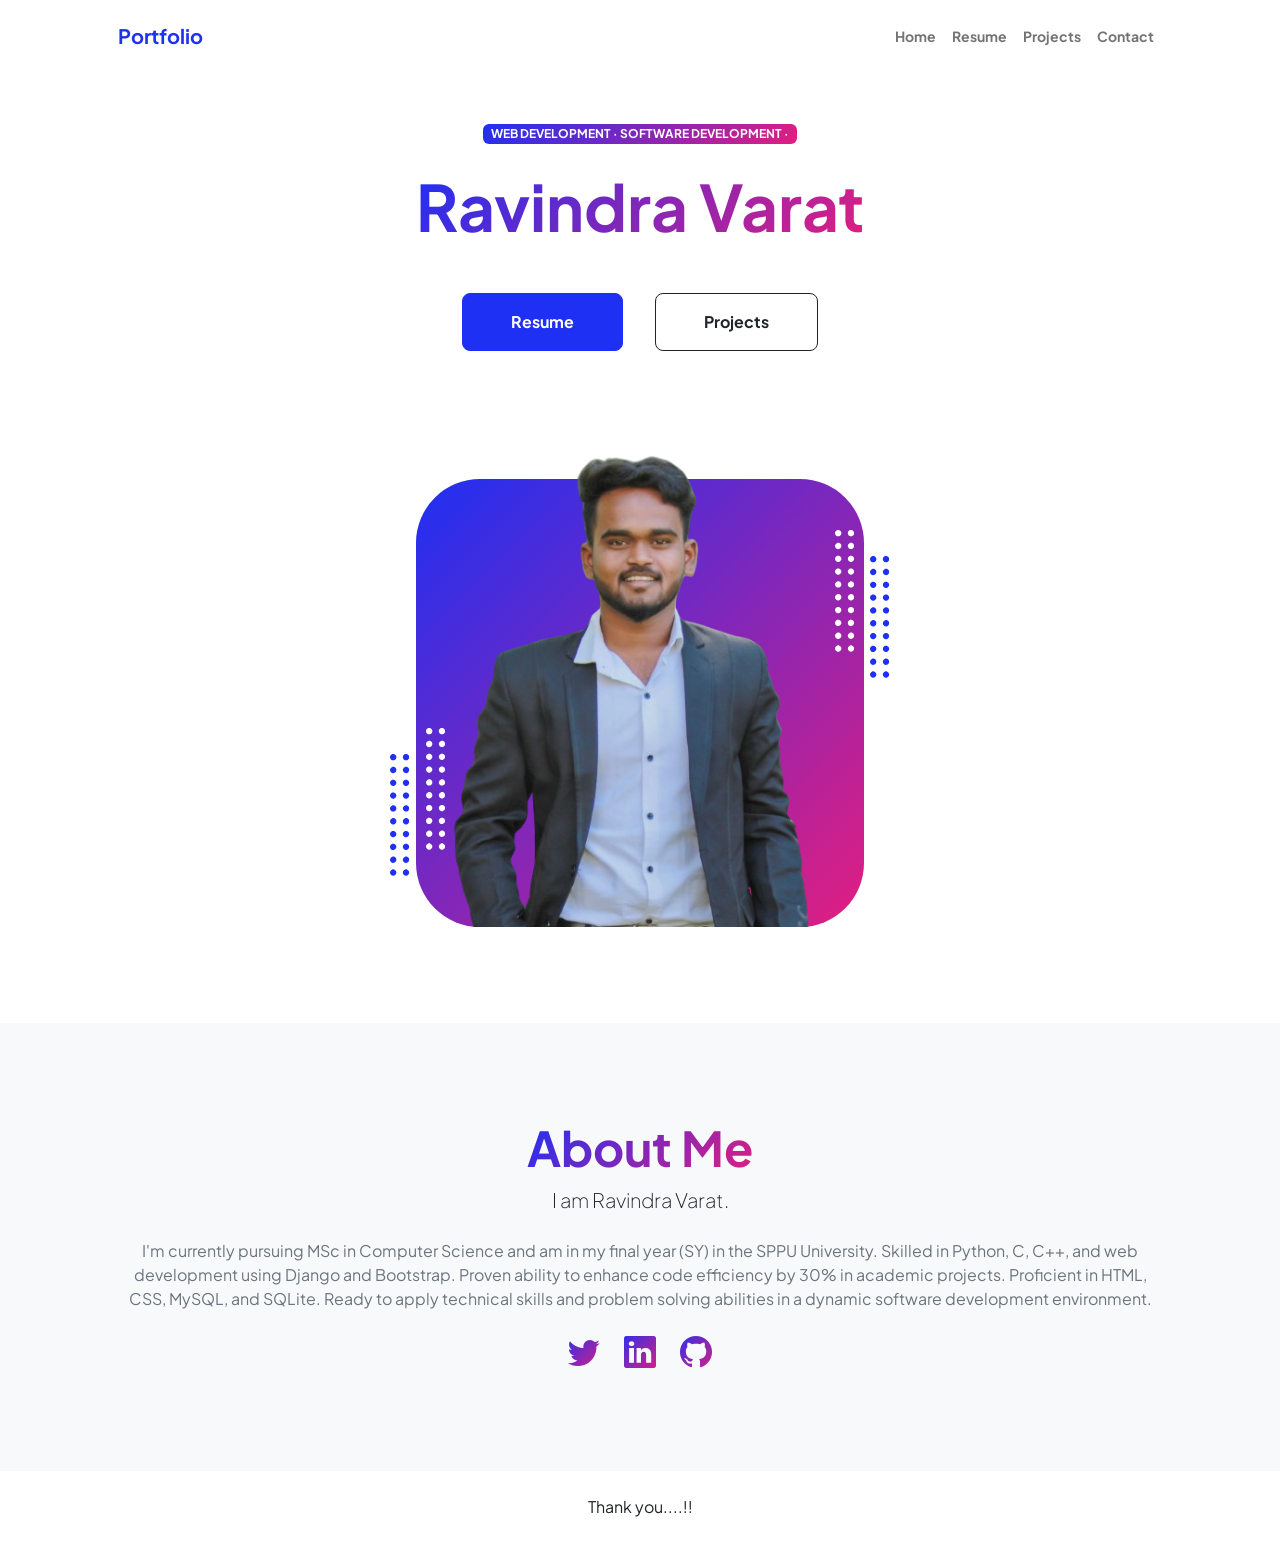
==== index.html @ 1491b1dc "Add files via upload" ====
<!DOCTYPE html>
<html lang="en">
    <head>
        <meta charset="utf-8" />
        <meta name="viewport" content="width=device-width, initial-scale=1, shrink-to-fit=no" />
        <meta name="description" content="" />
        <meta name="author" content="" />
        <title>Personal - Start Bootstrap Theme</title>
        <!-- Favicon-->
        <link rel="icon" type="image/x-icon" href="assets/favicon.ico" />
        <!-- Custom Google font-->
        <link rel="preconnect" href="https://fonts.googleapis.com" />
        <link rel="preconnect" href="https://fonts.gstatic.com" crossorigin />
        <link href="https://fonts.googleapis.com/css2?family=Plus+Jakarta+Sans:wght@100;200;300;400;500;600;700;800;900&amp;display=swap" rel="stylesheet" />
        <!-- Bootstrap icons-->
        <link href="https://cdn.jsdelivr.net/npm/bootstrap-icons@1.8.1/font/bootstrap-icons.css" rel="stylesheet" />
        <!-- Core theme CSS (includes Bootstrap)-->
        <link href="css/styles.css" rel="stylesheet" />
    </head>
    <body class="d-flex flex-column h-100">
        <main class="flex-shrink-0">
            <!-- Navigation-->
            <nav class="navbar navbar-expand-lg navbar-light bg-white py-3">
                <div class="container px-5">
                    <a class="navbar-brand" href="index.html"><span class="fw-bolder text-primary">Portfolio</span></a>
                    <button class="navbar-toggler" type="button" data-bs-toggle="collapse" data-bs-target="#navbarSupportedContent" aria-controls="navbarSupportedContent" aria-expanded="false" aria-label="Toggle navigation"><span class="navbar-toggler-icon"></span></button>
                    <div class="collapse navbar-collapse" id="navbarSupportedContent">
                        <ul class="navbar-nav ms-auto mb-2 mb-lg-0 small fw-bolder">
                            <li class="nav-item"><a class="nav-link" href="index.html">Home</a></li>
                            <li class="nav-item"><a class="nav-link" href="resume.html">Resume</a></li>
                            <li class="nav-item"><a class="nav-link" href="projects.html">Projects</a></li>
                            <li class="nav-item"><a class="nav-link" href="contact.html">Contact</a></li>
                        </ul>
                    </div>
                </div>
            </nav>
            <!-- Header-->
            <header class="py-5">
                <div class="container px-5 pb-5">
                    <div class="row gx-5 align-items-center">
                        <div class="col-xxl-5">
                            <!-- Header text content-->
                            <div class="text-center text-xxl-start">
                                <div class="badge bg-gradient-primary-to-secondary text-white mb-4"><div class="text-uppercase">Web Development &middot; Software Development &middot; </div></div>
                                
                                <h1 class="display-3 fw-bolder mb-5"><span class="text-gradient d-inline">Ravindra Varat</span></h1>
                                <!-- <div class="fs-3 fw-light text-muted">Web Devloper|Software Devloper</div> -->
                                <div class="d-grid gap-3 d-sm-flex justify-content-sm-center justify-content-xxl-start mb-3">
                                    <a class="btn btn-primary btn-lg px-5 py-3 me-sm-3 fs-6 fw-bolder" href="resume.html">Resume</a>
                                    <a class="btn btn-outline-dark btn-lg px-5 py-3 fs-6 fw-bolder" href="projects.html">Projects</a>
                                </div>
                            </div>
                        </div>
                        <div class="col-xxl-7">
                            <!-- Header profile picture-->
                            <div class="d-flex justify-content-center mt-5 mt-xxl-0">
                                <div class="profile bg-gradient-primary-to-secondary">
                                    <!-- TIP: For best results, use a photo with a transparent background like the demo example below-->
                                    <!-- Watch a tutorial on how to do this on YouTube (link)-->
                                    <img class="profile-img" src="assets/pic.png" alt="..." />
                                    <div class="dots-1">
                                        <!-- SVG Dots-->
                                        <svg version="1.1" xmlns="http://www.w3.org/2000/svg" xmlns:xlink="http://www.w3.org/1999/xlink" x="0px" y="0px" viewBox="0 0 191.6 1215.4" style="enable-background: new 0 0 191.6 1215.4" xml:space="preserve">
                                            <g transform="translate(0.000000,1280.000000) scale(0.100000,-0.100000)">
                                                <path d="M227.7,12788.6c-105-35-200-141-222-248c-43-206,163-412,369-369c155,32,275,190,260,339c-11,105-90,213-190,262        C383.7,12801.6,289.7,12808.6,227.7,12788.6z"></path>
                                                <path d="M1507.7,12788.6c-151-50-253-216-222-362c25-119,136-230,254-255c194-41,395,142,375,339c-11,105-90,213-190,262        C1663.7,12801.6,1569.7,12808.6,1507.7,12788.6z"></path>
                                                <path d="M227.7,11508.6c-105-35-200-141-222-248c-43-206,163-412,369-369c155,32,275,190,260,339c-11,105-90,213-190,262        C383.7,11521.6,289.7,11528.6,227.7,11508.6z"></path>
                                                <path d="M1507.7,11508.6c-151-50-253-216-222-362c25-119,136-230,254-255c194-41,395,142,375,339c-11,105-90,213-190,262        C1663.7,11521.6,1569.7,11528.6,1507.7,11508.6z"></path>
                                                <path d="M227.7,10228.6c-105-35-200-141-222-248c-43-206,163-412,369-369c155,32,275,190,260,339c-11,105-90,213-190,262        C383.7,10241.6,289.7,10248.6,227.7,10228.6z"></path>
                                                <path d="M1507.7,10228.6c-105-35-200-141-222-248c-43-206,163-412,369-369c155,32,275,190,260,339c-11,105-90,213-190,262        C1663.7,10241.6,1569.7,10248.6,1507.7,10228.6z"></path>
                                                <path d="M227.7,8948.6c-105-35-200-141-222-248c-43-206,163-412,369-369c155,32,275,190,260,339c-11,105-90,213-190,262        C383.7,8961.6,289.7,8968.6,227.7,8948.6z"></path>
                                                <path d="M1507.7,8948.6c-105-35-200-141-222-248c-43-206,163-412,369-369c155,32,275,190,260,339c-11,105-90,213-190,262        C1663.7,8961.6,1569.7,8968.6,1507.7,8948.6z"></path>
                                                <path d="M227.7,7668.6c-105-35-200-141-222-248c-43-206,163-412,369-369c155,32,275,190,260,339c-11,105-90,213-190,262        C383.7,7681.6,289.7,7688.6,227.7,7668.6z"></path>
                                                <path d="M1507.7,7668.6c-105-35-200-141-222-248c-43-206,163-412,369-369c155,32,275,190,260,339c-11,105-90,213-190,262        C1663.7,7681.6,1569.7,7688.6,1507.7,7668.6z"></path>
                                                <path d="M227.7,6388.6c-105-35-200-141-222-248c-43-206,163-412,369-369c155,32,275,190,260,339c-11,105-90,213-190,262        C383.7,6401.6,289.7,6408.6,227.7,6388.6z"></path>
                                                <path d="M1507.7,6388.6c-105-35-200-141-222-248c-43-206,163-412,369-369c155,32,275,190,260,339c-11,105-90,213-190,262        C1663.7,6401.6,1569.7,6408.6,1507.7,6388.6z"></path>
                                                <path d="M227.7,5108.6c-105-35-200-141-222-248c-43-206,163-412,369-369c155,32,275,190,260,339c-11,105-90,213-190,262        C383.7,5121.6,289.7,5128.6,227.7,5108.6z"></path>
                                                <path d="M1507.7,5108.6c-105-35-200-141-222-248c-43-206,163-412,369-369c155,32,275,190,260,339c-11,105-90,213-190,262        C1663.7,5121.6,1569.7,5128.6,1507.7,5108.6z"></path>
                                                <path d="M227.7,3828.6c-105-35-200-141-222-248c-43-206,163-412,369-369c155,32,275,190,260,339c-11,105-90,213-190,262        C383.7,3841.6,289.7,3848.6,227.7,3828.6z"></path>
                                                <path d="M1507.7,3828.6c-105-35-200-141-222-248c-43-206,163-412,369-369c155,32,275,190,260,339c-11,105-90,213-190,262        C1663.7,3841.6,1569.7,3848.6,1507.7,3828.6z"></path>
                                                <path d="M227.7,2548.6c-105-35-200-141-222-248c-43-206,163-412,369-369c155,32,275,190,260,339c-11,105-90,213-190,262        C383.7,2561.6,289.7,2568.6,227.7,2548.6z"></path>
                                                <path d="M1507.7,2548.6c-105-35-200-141-222-248c-43-206,163-412,369-369c155,32,275,190,260,339c-11,105-90,213-190,262        C1663.7,2561.6,1569.7,2568.6,1507.7,2548.6z"></path>
                                                <path d="M227.7,1268.6c-105-35-200-141-222-248c-43-206,163-412,369-369c155,32,275,190,260,339c-11,105-90,213-190,262        C383.7,1281.6,289.7,1288.6,227.7,1268.6z"></path>
                                                <path d="M1507.7,1268.6c-105-35-200-141-222-248c-43-206,163-412,369-369c155,32,275,190,260,339c-11,105-90,213-190,262        C1663.7,1281.6,1569.7,1288.6,1507.7,1268.6z"></path>
                                            </g>
                                        </svg>
                                        <!-- END of SVG dots-->
                                    </div>
                                    <div class="dots-2">
                                        <!-- SVG Dots-->
                                        <svg version="1.1" xmlns="http://www.w3.org/2000/svg" xmlns:xlink="http://www.w3.org/1999/xlink" x="0px" y="0px" viewBox="0 0 191.6 1215.4" style="enable-background: new 0 0 191.6 1215.4" xml:space="preserve">
                                            <g transform="translate(0.000000,1280.000000) scale(0.100000,-0.100000)">
                                                <path d="M227.7,12788.6c-105-35-200-141-222-248c-43-206,163-412,369-369c155,32,275,190,260,339c-11,105-90,213-190,262        C383.7,12801.6,289.7,12808.6,227.7,12788.6z"></path>
                                                <path d="M1507.7,12788.6c-151-50-253-216-222-362c25-119,136-230,254-255c194-41,395,142,375,339c-11,105-90,213-190,262        C1663.7,12801.6,1569.7,12808.6,1507.7,12788.6z"></path>
                                                <path d="M227.7,11508.6c-105-35-200-141-222-248c-43-206,163-412,369-369c155,32,275,190,260,339c-11,105-90,213-190,262        C383.7,11521.6,289.7,11528.6,227.7,11508.6z"></path>
                                                <path d="M1507.7,11508.6c-151-50-253-216-222-362c25-119,136-230,254-255c194-41,395,142,375,339c-11,105-90,213-190,262        C1663.7,11521.6,1569.7,11528.6,1507.7,11508.6z"></path>
                                                <path d="M227.7,10228.6c-105-35-200-141-222-248c-43-206,163-412,369-369c155,32,275,190,260,339c-11,105-90,213-190,262        C383.7,10241.6,289.7,10248.6,227.7,10228.6z"></path>
                                                <path d="M1507.7,10228.6c-105-35-200-141-222-248c-43-206,163-412,369-369c155,32,275,190,260,339c-11,105-90,213-190,262        C1663.7,10241.6,1569.7,10248.6,1507.7,10228.6z"></path>
                                                <path d="M227.7,8948.6c-105-35-200-141-222-248c-43-206,163-412,369-369c155,32,275,190,260,339c-11,105-90,213-190,262        C383.7,8961.6,289.7,8968.6,227.7,8948.6z"></path>
                                                <path d="M1507.7,8948.6c-105-35-200-141-222-248c-43-206,163-412,369-369c155,32,275,190,260,339c-11,105-90,213-190,262        C1663.7,8961.6,1569.7,8968.6,1507.7,8948.6z"></path>
                                                <path d="M227.7,7668.6c-105-35-200-141-222-248c-43-206,163-412,369-369c155,32,275,190,260,339c-11,105-90,213-190,262        C383.7,7681.6,289.7,7688.6,227.7,7668.6z"></path>
                                                <path d="M1507.7,7668.6c-105-35-200-141-222-248c-43-206,163-412,369-369c155,32,275,190,260,339c-11,105-90,213-190,262        C1663.7,7681.6,1569.7,7688.6,1507.7,7668.6z"></path>
                                                <path d="M227.7,6388.6c-105-35-200-141-222-248c-43-206,163-412,369-369c155,32,275,190,260,339c-11,105-90,213-190,262        C383.7,6401.6,289.7,6408.6,227.7,6388.6z"></path>
                                                <path d="M1507.7,6388.6c-105-35-200-141-222-248c-43-206,163-412,369-369c155,32,275,190,260,339c-11,105-90,213-190,262        C1663.7,6401.6,1569.7,6408.6,1507.7,6388.6z"></path>
                                                <path d="M227.7,5108.6c-105-35-200-141-222-248c-43-206,163-412,369-369c155,32,275,190,260,339c-11,105-90,213-190,262        C383.7,5121.6,289.7,5128.6,227.7,5108.6z"></path>
                                                <path d="M1507.7,5108.6c-105-35-200-141-222-248c-43-206,163-412,369-369c155,32,275,190,260,339c-11,105-90,213-190,262        C1663.7,5121.6,1569.7,5128.6,1507.7,5108.6z"></path>
                                                <path d="M227.7,3828.6c-105-35-200-141-222-248c-43-206,163-412,369-369c155,32,275,190,260,339c-11,105-90,213-190,262        C383.7,3841.6,289.7,3848.6,227.7,3828.6z"></path>
                                                <path d="M1507.7,3828.6c-105-35-200-141-222-248c-43-206,163-412,369-369c155,32,275,190,260,339c-11,105-90,213-190,262        C1663.7,3841.6,1569.7,3848.6,1507.7,3828.6z"></path>
                                                <path d="M227.7,2548.6c-105-35-200-141-222-248c-43-206,163-412,369-369c155,32,275,190,260,339c-11,105-90,213-190,262        C383.7,2561.6,289.7,2568.6,227.7,2548.6z"></path>
                                                <path d="M1507.7,2548.6c-105-35-200-141-222-248c-43-206,163-412,369-369c155,32,275,190,260,339c-11,105-90,213-190,262        C1663.7,2561.6,1569.7,2568.6,1507.7,2548.6z"></path>
                                                <path d="M227.7,1268.6c-105-35-200-141-222-248c-43-206,163-412,369-369c155,32,275,190,260,339c-11,105-90,213-190,262        C383.7,1281.6,289.7,1288.6,227.7,1268.6z"></path>
                                                <path d="M1507.7,1268.6c-105-35-200-141-222-248c-43-206,163-412,369-369c155,32,275,190,260,339c-11,105-90,213-190,262        C1663.7,1281.6,1569.7,1288.6,1507.7,1268.6z"></path>
                                            </g>
                                        </svg>
                                        <!-- END of SVG dots-->
                                    </div>
                                    <div class="dots-3">
                                        <!-- SVG Dots-->
                                        <svg version="1.1" xmlns="http://www.w3.org/2000/svg" xmlns:xlink="http://www.w3.org/1999/xlink" x="0px" y="0px" viewBox="0 0 191.6 1215.4" style="enable-background: new 0 0 191.6 1215.4" xml:space="preserve">
                                            <g transform="translate(0.000000,1280.000000) scale(0.100000,-0.100000)">
                                                <path d="M227.7,12788.6c-105-35-200-141-222-248c-43-206,163-412,369-369c155,32,275,190,260,339c-11,105-90,213-190,262        C383.7,12801.6,289.7,12808.6,227.7,12788.6z"></path>
                                                <path d="M1507.7,12788.6c-151-50-253-216-222-362c25-119,136-230,254-255c194-41,395,142,375,339c-11,105-90,213-190,262        C1663.7,12801.6,1569.7,12808.6,1507.7,12788.6z"></path>
                                                <path d="M227.7,11508.6c-105-35-200-141-222-248c-43-206,163-412,369-369c155,32,275,190,260,339c-11,105-90,213-190,262        C383.7,11521.6,289.7,11528.6,227.7,11508.6z"></path>
                                                <path d="M1507.7,11508.6c-151-50-253-216-222-362c25-119,136-230,254-255c194-41,395,142,375,339c-11,105-90,213-190,262        C1663.7,11521.6,1569.7,11528.6,1507.7,11508.6z"></path>
                                                <path d="M227.7,10228.6c-105-35-200-141-222-248c-43-206,163-412,369-369c155,32,275,190,260,339c-11,105-90,213-190,262        C383.7,10241.6,289.7,10248.6,227.7,10228.6z"></path>
                                                <path d="M1507.7,10228.6c-105-35-200-141-222-248c-43-206,163-412,369-369c155,32,275,190,260,339c-11,105-90,213-190,262        C1663.7,10241.6,1569.7,10248.6,1507.7,10228.6z"></path>
                                                <path d="M227.7,8948.6c-105-35-200-141-222-248c-43-206,163-412,369-369c155,32,275,190,260,339c-11,105-90,213-190,262        C383.7,8961.6,289.7,8968.6,227.7,8948.6z"></path>
                                                <path d="M1507.7,8948.6c-105-35-200-141-222-248c-43-206,163-412,369-369c155,32,275,190,260,339c-11,105-90,213-190,262        C1663.7,8961.6,1569.7,8968.6,1507.7,8948.6z"></path>
                                                <path d="M227.7,7668.6c-105-35-200-141-222-248c-43-206,163-412,369-369c155,32,275,190,260,339c-11,105-90,213-190,262        C383.7,7681.6,289.7,7688.6,227.7,7668.6z"></path>
                                                <path d="M1507.7,7668.6c-105-35-200-141-222-248c-43-206,163-412,369-369c155,32,275,190,260,339c-11,105-90,213-190,262        C1663.7,7681.6,1569.7,7688.6,1507.7,7668.6z"></path>
                                                <path d="M227.7,6388.6c-105-35-200-141-222-248c-43-206,163-412,369-369c155,32,275,190,260,339c-11,105-90,213-190,262        C383.7,6401.6,289.7,6408.6,227.7,6388.6z"></path>
                                                <path d="M1507.7,6388.6c-105-35-200-141-222-248c-43-206,163-412,369-369c155,32,275,190,260,339c-11,105-90,213-190,262        C1663.7,6401.6,1569.7,6408.6,1507.7,6388.6z"></path>
                                                <path d="M227.7,5108.6c-105-35-200-141-222-248c-43-206,163-412,369-369c155,32,275,190,260,339c-11,105-90,213-190,262        C383.7,5121.6,289.7,5128.6,227.7,5108.6z"></path>
                                                <path d="M1507.7,5108.6c-105-35-200-141-222-248c-43-206,163-412,369-369c155,32,275,190,260,339c-11,105-90,213-190,262        C1663.7,5121.6,1569.7,5128.6,1507.7,5108.6z"></path>
                                                <path d="M227.7,3828.6c-105-35-200-141-222-248c-43-206,163-412,369-369c155,32,275,190,260,339c-11,105-90,213-190,262        C383.7,3841.6,289.7,3848.6,227.7,3828.6z"></path>
                                                <path d="M1507.7,3828.6c-105-35-200-141-222-248c-43-206,163-412,369-369c155,32,275,190,260,339c-11,105-90,213-190,262        C1663.7,3841.6,1569.7,3848.6,1507.7,3828.6z"></path>
                                                <path d="M227.7,2548.6c-105-35-200-141-222-248c-43-206,163-412,369-369c155,32,275,190,260,339c-11,105-90,213-190,262        C383.7,2561.6,289.7,2568.6,227.7,2548.6z"></path>
                                                <path d="M1507.7,2548.6c-105-35-200-141-222-248c-43-206,163-412,369-369c155,32,275,190,260,339c-11,105-90,213-190,262        C1663.7,2561.6,1569.7,2568.6,1507.7,2548.6z"></path>
                                                <path d="M227.7,1268.6c-105-35-200-141-222-248c-43-206,163-412,369-369c155,32,275,190,260,339c-11,105-90,213-190,262        C383.7,1281.6,289.7,1288.6,227.7,1268.6z"></path>
                                                <path d="M1507.7,1268.6c-105-35-200-141-222-248c-43-206,163-412,369-369c155,32,275,190,260,339c-11,105-90,213-190,262        C1663.7,1281.6,1569.7,1288.6,1507.7,1268.6z"></path>
                                            </g>
                                        </svg>
                                        <!-- END of SVG dots-->
                                    </div>
                                    <div class="dots-4">
                                        <!-- SVG Dots-->
                                        <svg version="1.1" xmlns="http://www.w3.org/2000/svg" xmlns:xlink="http://www.w3.org/1999/xlink" x="0px" y="0px" viewBox="0 0 191.6 1215.4" style="enable-background: new 0 0 191.6 1215.4" xml:space="preserve">
                                            <g transform="translate(0.000000,1280.000000) scale(0.100000,-0.100000)">
                                                <path d="M227.7,12788.6c-105-35-200-141-222-248c-43-206,163-412,369-369c155,32,275,190,260,339c-11,105-90,213-190,262        C383.7,12801.6,289.7,12808.6,227.7,12788.6z"></path>
                                                <path d="M1507.7,12788.6c-151-50-253-216-222-362c25-119,136-230,254-255c194-41,395,142,375,339c-11,105-90,213-190,262        C1663.7,12801.6,1569.7,12808.6,1507.7,12788.6z"></path>
                                                <path d="M227.7,11508.6c-105-35-200-141-222-248c-43-206,163-412,369-369c155,32,275,190,260,339c-11,105-90,213-190,262        C383.7,11521.6,289.7,11528.6,227.7,11508.6z"></path>
                                                <path d="M1507.7,11508.6c-151-50-253-216-222-362c25-119,136-230,254-255c194-41,395,142,375,339c-11,105-90,213-190,262        C1663.7,11521.6,1569.7,11528.6,1507.7,11508.6z"></path>
                                                <path d="M227.7,10228.6c-105-35-200-141-222-248c-43-206,163-412,369-369c155,32,275,190,260,339c-11,105-90,213-190,262        C383.7,10241.6,289.7,10248.6,227.7,10228.6z"></path>
                                                <path d="M1507.7,10228.6c-105-35-200-141-222-248c-43-206,163-412,369-369c155,32,275,190,260,339c-11,105-90,213-190,262        C1663.7,10241.6,1569.7,10248.6,1507.7,10228.6z"></path>
                                                <path d="M227.7,8948.6c-105-35-200-141-222-248c-43-206,163-412,369-369c155,32,275,190,260,339c-11,105-90,213-190,262        C383.7,8961.6,289.7,8968.6,227.7,8948.6z"></path>
                                                <path d="M1507.7,8948.6c-105-35-200-141-222-248c-43-206,163-412,369-369c155,32,275,190,260,339c-11,105-90,213-190,262        C1663.7,8961.6,1569.7,8968.6,1507.7,8948.6z"></path>
                                                <path d="M227.7,7668.6c-105-35-200-141-222-248c-43-206,163-412,369-369c155,32,275,190,260,339c-11,105-90,213-190,262        C383.7,7681.6,289.7,7688.6,227.7,7668.6z"></path>
                                                <path d="M1507.7,7668.6c-105-35-200-141-222-248c-43-206,163-412,369-369c155,32,275,190,260,339c-11,105-90,213-190,262        C1663.7,7681.6,1569.7,7688.6,1507.7,7668.6z"></path>
                                                <path d="M227.7,6388.6c-105-35-200-141-222-248c-43-206,163-412,369-369c155,32,275,190,260,339c-11,105-90,213-190,262        C383.7,6401.6,289.7,6408.6,227.7,6388.6z"></path>
                                                <path d="M1507.7,6388.6c-105-35-200-141-222-248c-43-206,163-412,369-369c155,32,275,190,260,339c-11,105-90,213-190,262        C1663.7,6401.6,1569.7,6408.6,1507.7,6388.6z"></path>
                                                <path d="M227.7,5108.6c-105-35-200-141-222-248c-43-206,163-412,369-369c155,32,275,190,260,339c-11,105-90,213-190,262        C383.7,5121.6,289.7,5128.6,227.7,5108.6z"></path>
                                                <path d="M1507.7,5108.6c-105-35-200-141-222-248c-43-206,163-412,369-369c155,32,275,190,260,339c-11,105-90,213-190,262        C1663.7,5121.6,1569.7,5128.6,1507.7,5108.6z"></path>
                                                <path d="M227.7,3828.6c-105-35-200-141-222-248c-43-206,163-412,369-369c155,32,275,190,260,339c-11,105-90,213-190,262        C383.7,3841.6,289.7,3848.6,227.7,3828.6z"></path>
                                                <path d="M1507.7,3828.6c-105-35-200-141-222-248c-43-206,163-412,369-369c155,32,275,190,260,339c-11,105-90,213-190,262        C1663.7,3841.6,1569.7,3848.6,1507.7,3828.6z"></path>
                                                <path d="M227.7,2548.6c-105-35-200-141-222-248c-43-206,163-412,369-369c155,32,275,190,260,339c-11,105-90,213-190,262        C383.7,2561.6,289.7,2568.6,227.7,2548.6z"></path>
                                                <path d="M1507.7,2548.6c-105-35-200-141-222-248c-43-206,163-412,369-369c155,32,275,190,260,339c-11,105-90,213-190,262        C1663.7,2561.6,1569.7,2568.6,1507.7,2548.6z"></path>
                                                <path d="M227.7,1268.6c-105-35-200-141-222-248c-43-206,163-412,369-369c155,32,275,190,260,339c-11,105-90,213-190,262        C383.7,1281.6,289.7,1288.6,227.7,1268.6z"></path>
                                                <path d="M1507.7,1268.6c-105-35-200-141-222-248c-43-206,163-412,369-369c155,32,275,190,260,339c-11,105-90,213-190,262        C1663.7,1281.6,1569.7,1288.6,1507.7,1268.6z"></path>
                                            </g>
                                        </svg>
                                        <!-- END of SVG dots-->
                                    </div>
                                </div>
                            </div>
                        </div>
                    </div>
                </div>
            </header>
            <!-- About Section-->
            <section class="bg-light py-5">
                <div class="container px-5">
                    <div class="row gx-5 justify-content-center">
                        <div class="col-xxl-8">
                            <div class="text-center my-5">
                                <h2 class="display-5 fw-bolder"><span class="text-gradient d-inline">About Me</span></h2>
                                <p class="lead fw-light mb-4">I am  Ravindra Varat.</p>
                                <p class="text-muted">I'm currently pursuing  MSc in Computer Science and am in my final year (SY) in the SPPU University.  
                                    Skilled in Python, C, C++, and web development using Django and Bootstrap. 
                                    Proven ability to enhance code efficiency by 30% in academic projects. Proficient 
                                    in HTML, CSS, MySQL, and SQLite. Ready to apply technical skills and problem
                                    solving abilities in a dynamic software development environment.  </p>
                                <div class="d-flex justify-content-center fs-2 gap-4">
                                    <a class="text-gradient" href="https://x.com/ravi26688"><i class="bi bi-twitter"></i></a>
                                    <a class="text-gradient" href="https://www.linkedin.com/in/ravindra-varat-6b324b230/"><i class="bi bi-linkedin"></i></a>
                                    <a class="text-gradient" href="https://github.com/ravivarat"><i class="bi bi-github"></i></a>
                                </div>
                            </div>
                        </div>
                    </div>
                </div>
            </section>
        </main>
        <!-- Footer-->
        <footer class="bg-white py-4 mt-auto">
            <div class="container px-5">
                <div class="row align-items-center justify-content-between flex-column flex-sm-row">
                    <!-- <div class="col-auto"><div class="small m-0">Copyright &copy; Your Website 2023</div></div> -->
                    <div class="col-auto">
                        <!-- <a class="small" href="#!">Privacy</a>
                        <span class="mx-1">&middot;</span>
                        <a class="small" href="#!">Terms</a>
                        <span class="mx-1">&middot;</span>
                        <a class="small" href="#!">Contact</a> -->
                        
                    </div>
                </div>
            </div>
           <center> <p>Thank you....!!</p></center>
        </footer>
        <!-- Bootstrap core JS-->
        <script src="https://cdn.jsdelivr.net/npm/bootstrap@5.2.3/dist/js/bootstrap.bundle.min.js"></script>
        <!-- Core theme JS-->
        <script src="js/scripts.js"></script>
    </body>
</html>
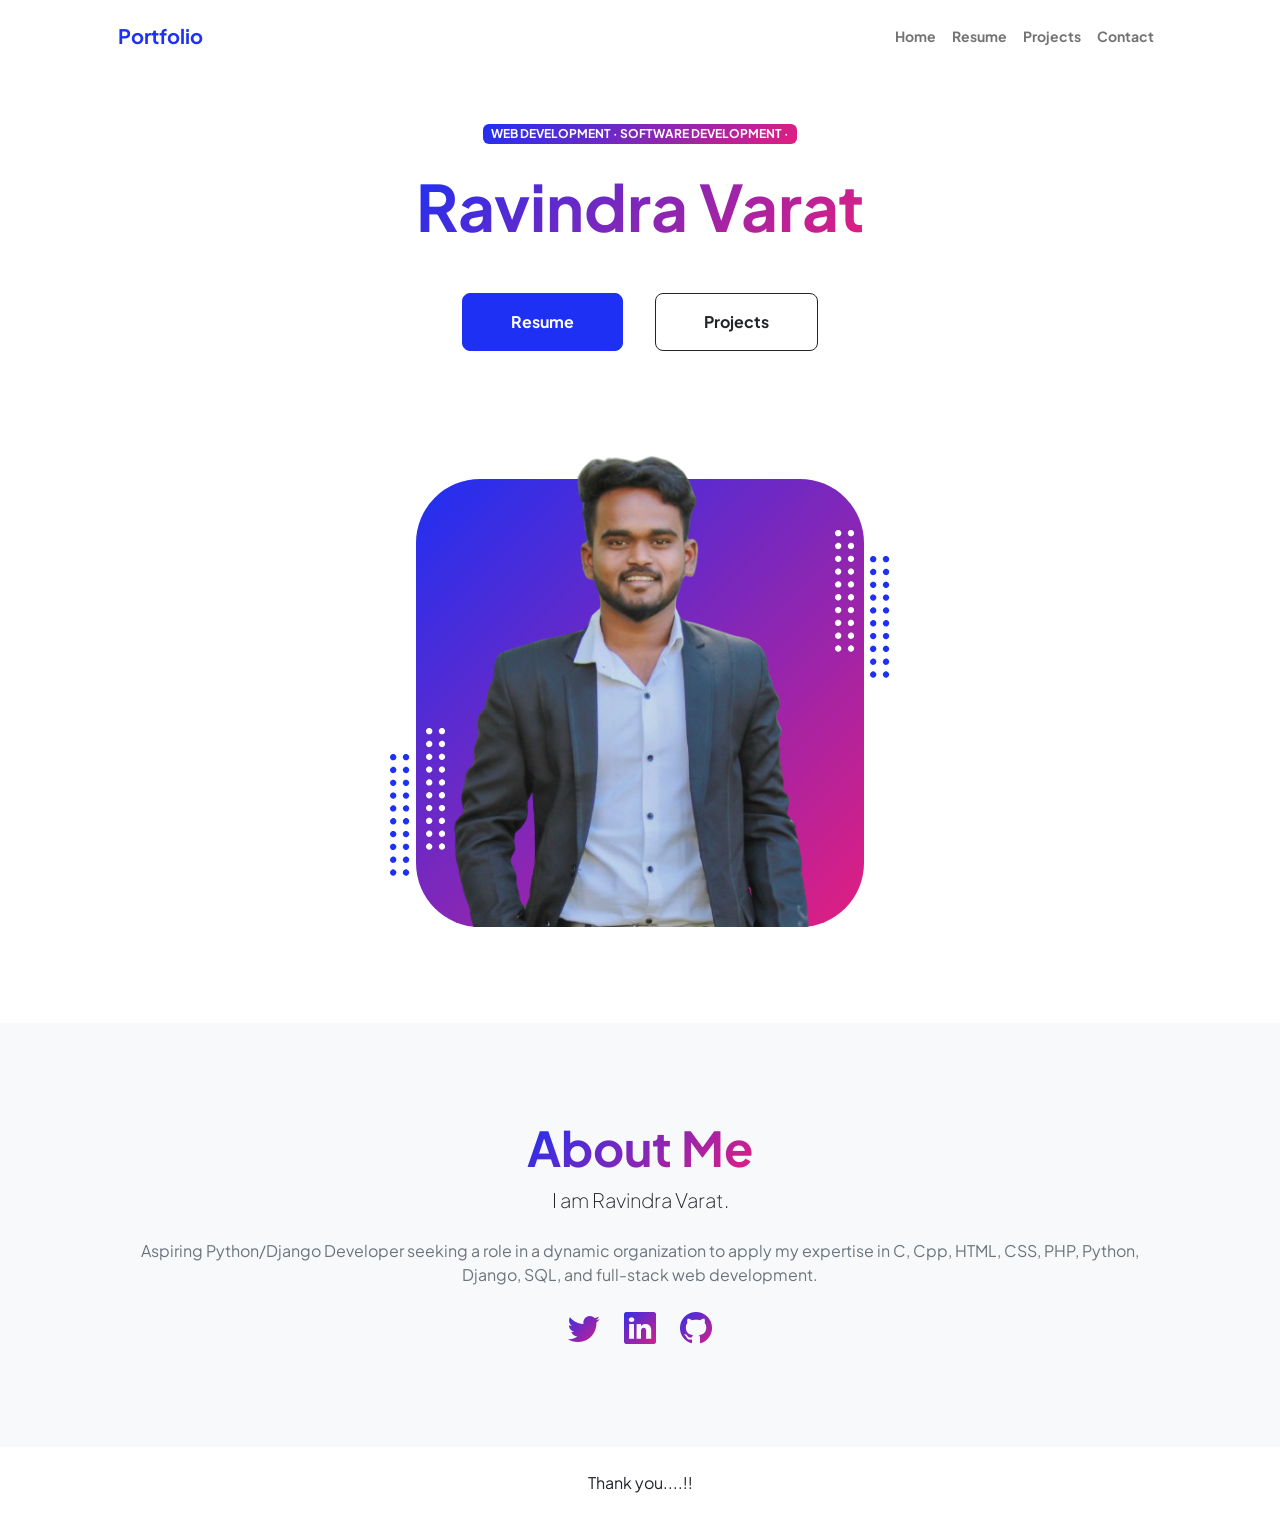
==== commit acfada63: "Update index.html" ====
--- a/index.html
+++ b/index.html
@@ -5,7 +5,7 @@
         <meta name="viewport" content="width=device-width, initial-scale=1, shrink-to-fit=no" />
         <meta name="description" content="" />
         <meta name="author" content="" />
-        <title>Personal - Start Bootstrap Theme</title>
+        <title>Ravindra Portfolio</title>
         <!-- Favicon-->
         <link rel="icon" type="image/x-icon" href="assets/favicon.ico" />
         <!-- Custom Google font-->
@@ -184,11 +184,8 @@
                             <div class="text-center my-5">
                                 <h2 class="display-5 fw-bolder"><span class="text-gradient d-inline">About Me</span></h2>
                                 <p class="lead fw-light mb-4">I am  Ravindra Varat.</p>
-                                <p class="text-muted">I'm currently pursuing  MSc in Computer Science and am in my final year (SY) in the SPPU University.  
-                                    Skilled in Python, C, C++, and web development using Django and Bootstrap. 
-                                    Proven ability to enhance code efficiency by 30% in academic projects. Proficient 
-                                    in HTML, CSS, MySQL, and SQLite. Ready to apply technical skills and problem
-                                    solving abilities in a dynamic software development environment.  </p>
+                                <p class="text-muted">Aspiring Python/Django Developer seeking a role in a dynamic organization to 
+                                    apply my expertise in C, Cpp, HTML, CSS, PHP, Python, Django, SQL, and full-stack web development.  </p>
                                 <div class="d-flex justify-content-center fs-2 gap-4">
                                     <a class="text-gradient" href="https://x.com/ravi26688"><i class="bi bi-twitter"></i></a>
                                     <a class="text-gradient" href="https://www.linkedin.com/in/ravindra-varat-6b324b230/"><i class="bi bi-linkedin"></i></a>
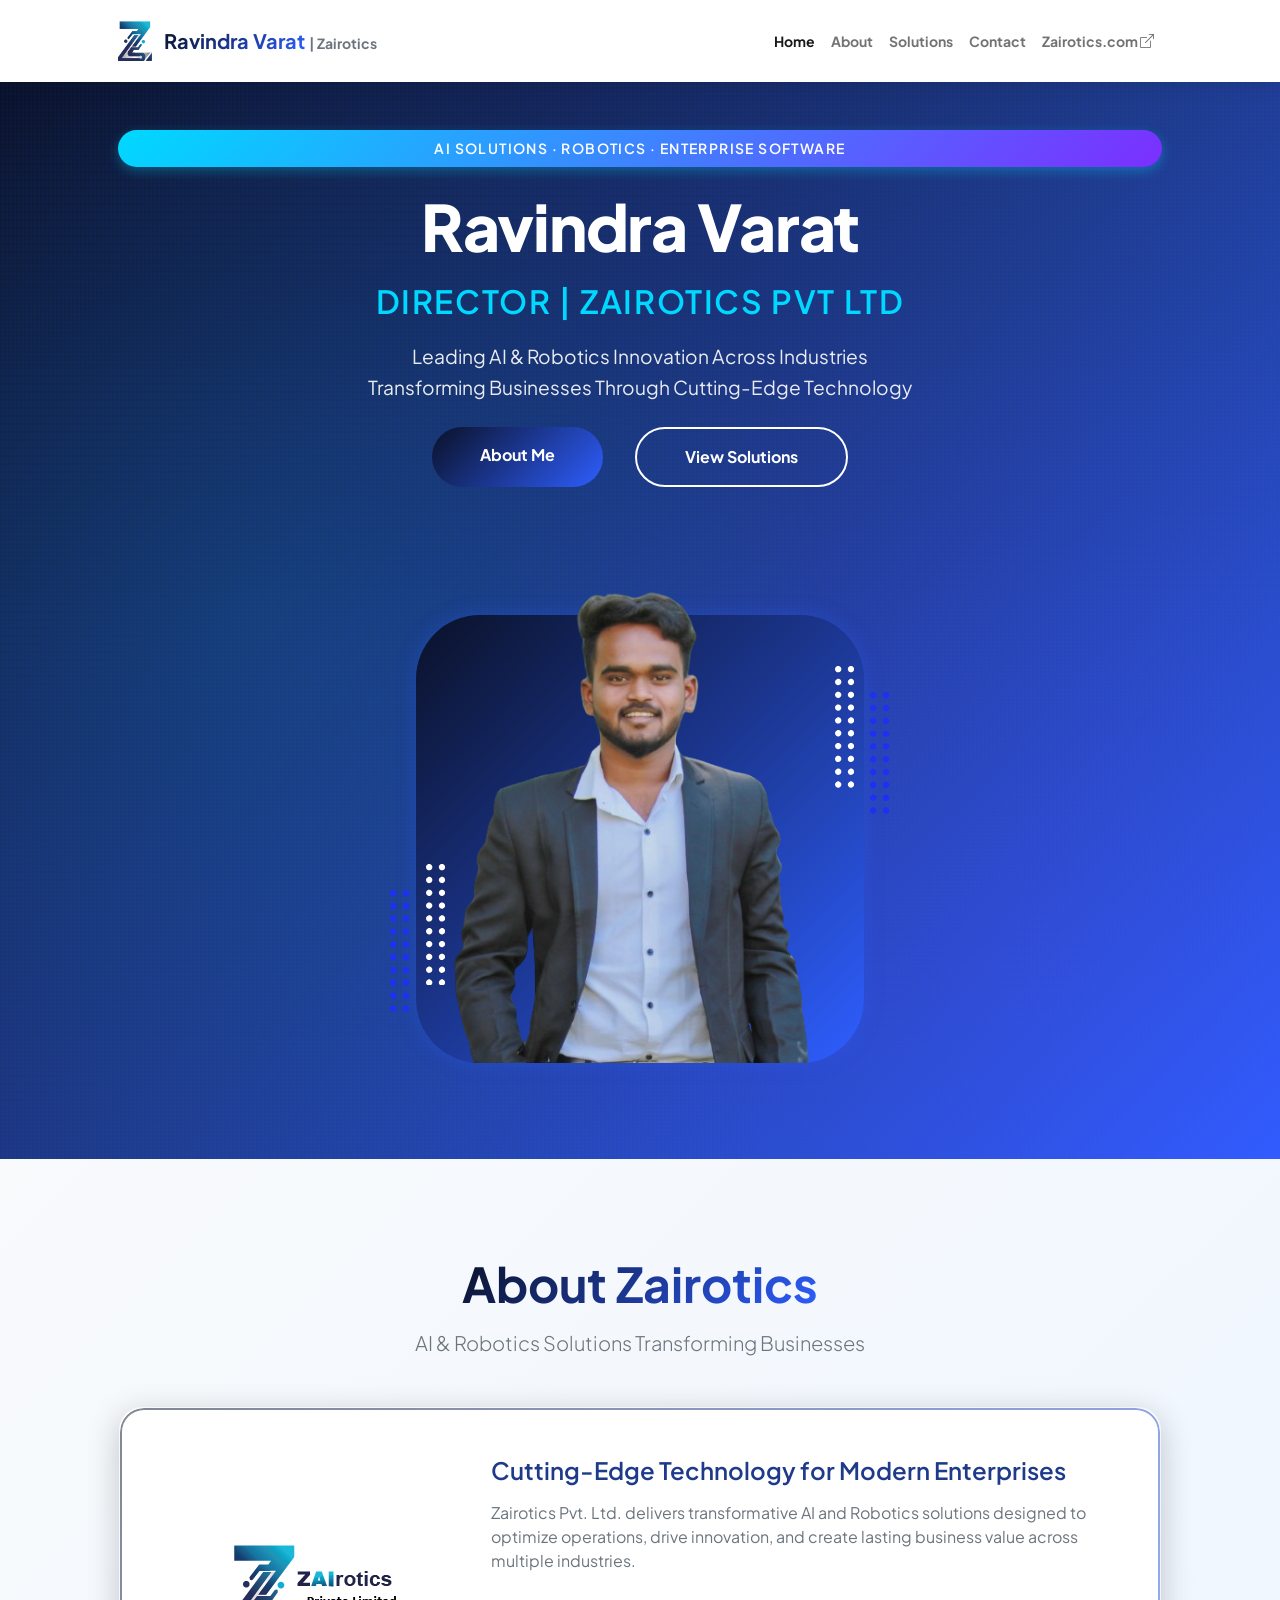
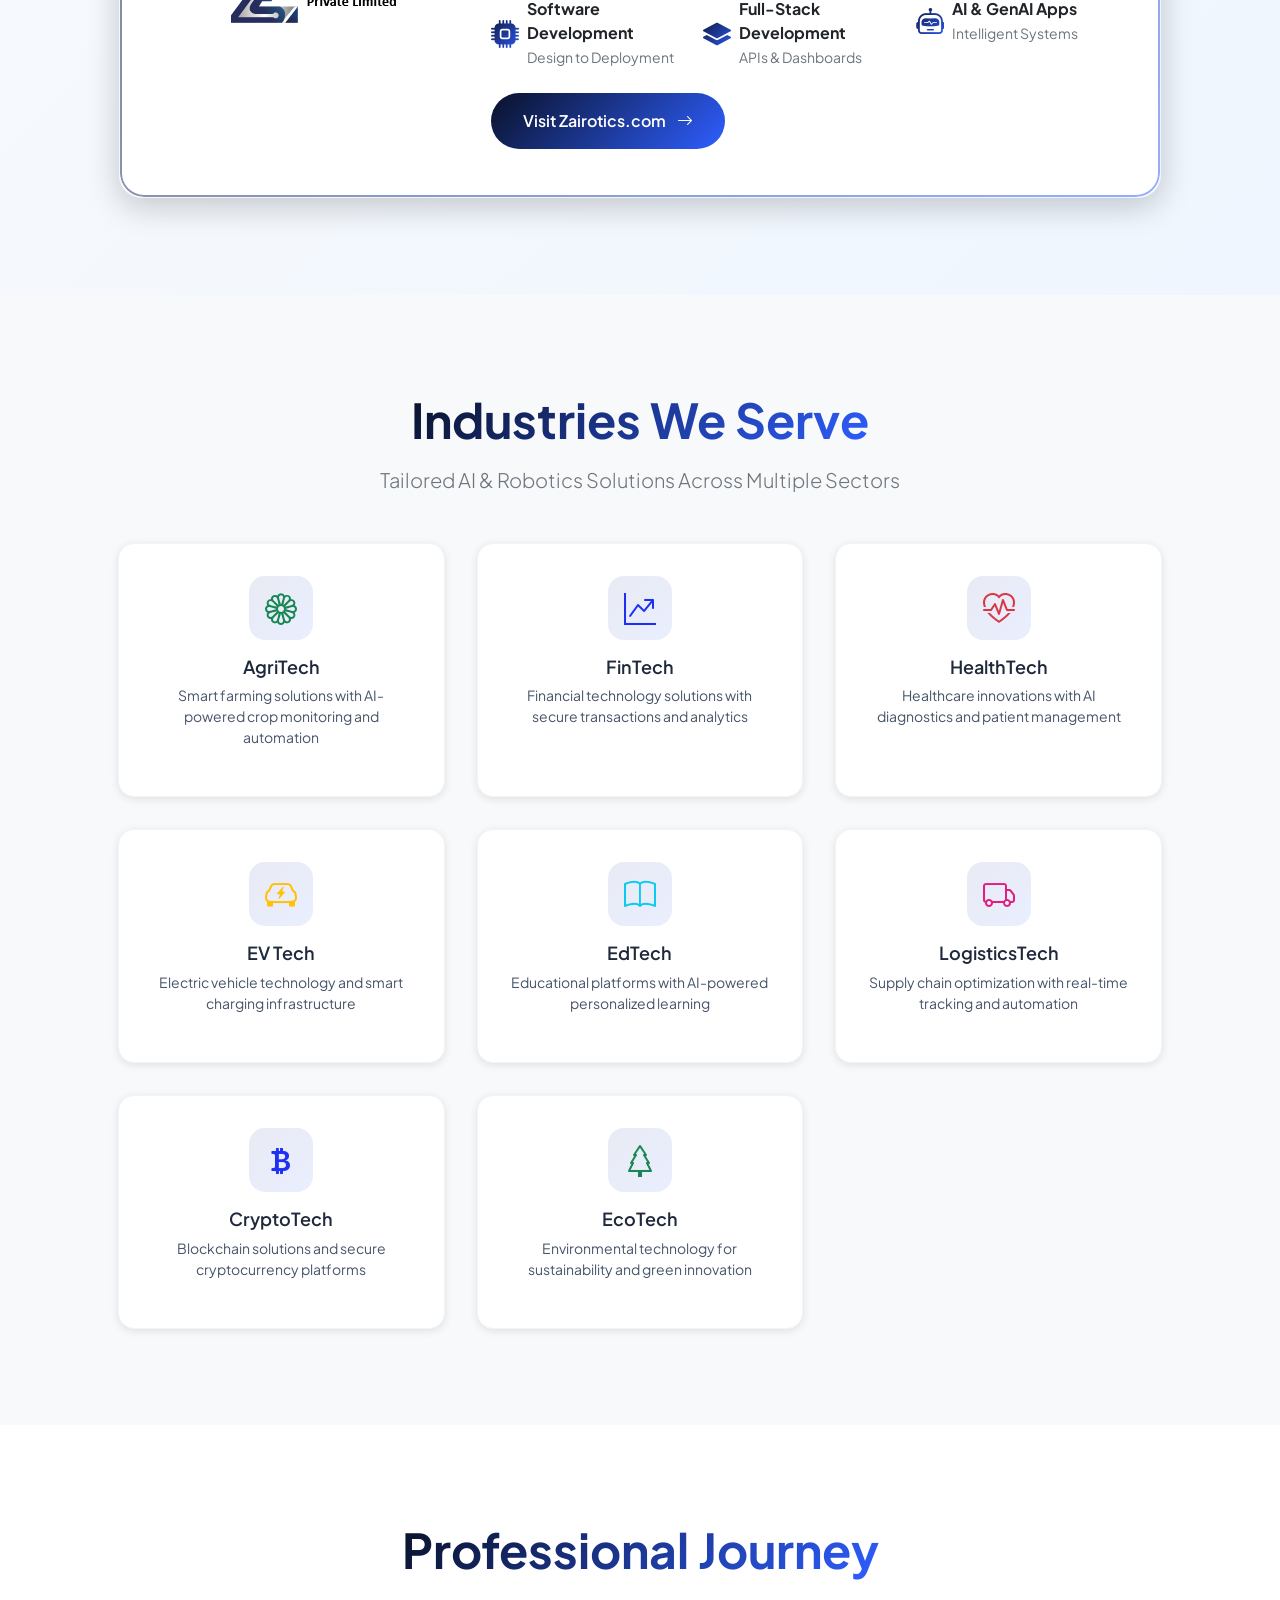
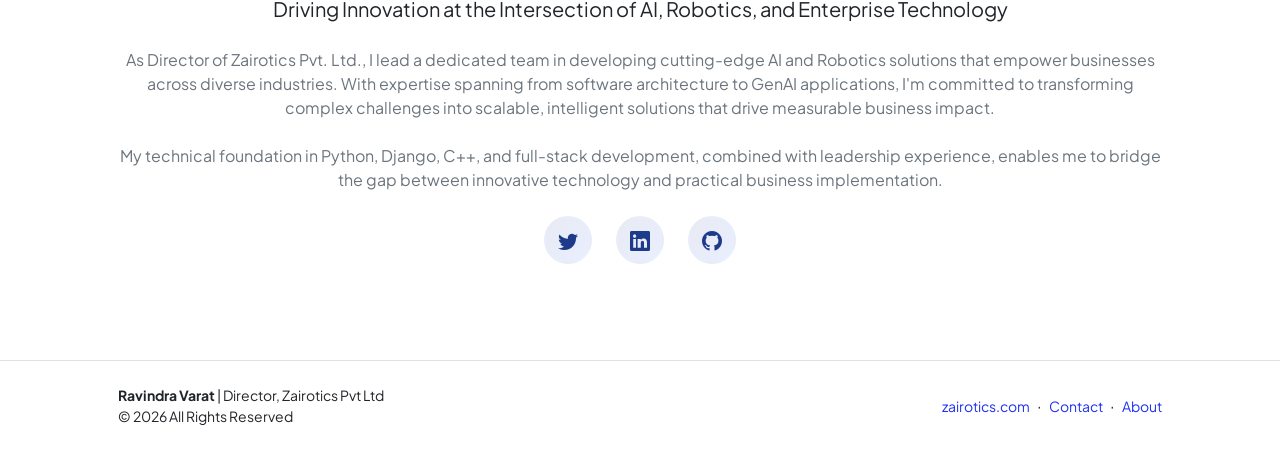
==== commit 0efd23bd: "." ====
--- a/index.html
+++ b/index.html
@@ -1,222 +1,584 @@
 <!DOCTYPE html>
 <html lang="en">
-    <head>
-        <meta charset="utf-8" />
-        <meta name="viewport" content="width=device-width, initial-scale=1, shrink-to-fit=no" />
-        <meta name="description" content="" />
-        <meta name="author" content="" />
-        <title>Ravindra Portfolio</title>
-        <!-- Favicon-->
-        <link rel="icon" type="image/x-icon" href="assets/favicon.ico" />
-        <!-- Custom Google font-->
-        <link rel="preconnect" href="https://fonts.googleapis.com" />
-        <link rel="preconnect" href="https://fonts.gstatic.com" crossorigin />
-        <link href="https://fonts.googleapis.com/css2?family=Plus+Jakarta+Sans:wght@100;200;300;400;500;600;700;800;900&amp;display=swap" rel="stylesheet" />
-        <!-- Bootstrap icons-->
-        <link href="https://cdn.jsdelivr.net/npm/bootstrap-icons@1.8.1/font/bootstrap-icons.css" rel="stylesheet" />
-        <!-- Core theme CSS (includes Bootstrap)-->
-        <link href="css/styles.css" rel="stylesheet" />
-    </head>
-    <body class="d-flex flex-column h-100">
-        <main class="flex-shrink-0">
-            <!-- Navigation-->
-            <nav class="navbar navbar-expand-lg navbar-light bg-white py-3">
-                <div class="container px-5">
-                    <a class="navbar-brand" href="index.html"><span class="fw-bolder text-primary">Portfolio</span></a>
-                    <button class="navbar-toggler" type="button" data-bs-toggle="collapse" data-bs-target="#navbarSupportedContent" aria-controls="navbarSupportedContent" aria-expanded="false" aria-label="Toggle navigation"><span class="navbar-toggler-icon"></span></button>
-                    <div class="collapse navbar-collapse" id="navbarSupportedContent">
-                        <ul class="navbar-nav ms-auto mb-2 mb-lg-0 small fw-bolder">
-                            <li class="nav-item"><a class="nav-link" href="index.html">Home</a></li>
-                            <li class="nav-item"><a class="nav-link" href="resume.html">Resume</a></li>
-                            <li class="nav-item"><a class="nav-link" href="projects.html">Projects</a></li>
-                            <li class="nav-item"><a class="nav-link" href="contact.html">Contact</a></li>
-                        </ul>
-                    </div>
-                </div>
-            </nav>
-            <!-- Header-->
-            <header class="py-5">
-                <div class="container px-5 pb-5">
-                    <div class="row gx-5 align-items-center">
-                        <div class="col-xxl-5">
-                            <!-- Header text content-->
-                            <div class="text-center text-xxl-start">
-                                <div class="badge bg-gradient-primary-to-secondary text-white mb-4"><div class="text-uppercase">Web Development &middot; Software Development &middot; </div></div>
-                                
-                                <h1 class="display-3 fw-bolder mb-5"><span class="text-gradient d-inline">Ravindra Varat</span></h1>
-                                <!-- <div class="fs-3 fw-light text-muted">Web Devloper|Software Devloper</div> -->
-                                <div class="d-grid gap-3 d-sm-flex justify-content-sm-center justify-content-xxl-start mb-3">
-                                    <a class="btn btn-primary btn-lg px-5 py-3 me-sm-3 fs-6 fw-bolder" href="resume.html">Resume</a>
-                                    <a class="btn btn-outline-dark btn-lg px-5 py-3 fs-6 fw-bolder" href="projects.html">Projects</a>
-                                </div>
+
+<head>
+    <meta charset="utf-8" />
+    <meta name="viewport" content="width=device-width, initial-scale=1, shrink-to-fit=no" />
+    <meta name="description"
+        content="Ravindra Varat - Director of Zairotics Pvt Ltd. Leading AI & Robotics innovation across AgriTech, FinTech, HealthTech, EV Tech, and more. Expert in enterprise software development and GenAI solutions." />
+    <meta name="author" content="Ravindra Varat" />
+    <meta name="keywords"
+        content="Ravindra Varat, Zairotics, AI Solutions, Robotics, Director, Software Development, GenAI, Enterprise Solutions" />
+
+    <!-- Open Graph / Social Media -->
+    <meta property="og:title" content="Ravindra Varat | Director, Zairotics Pvt Ltd" />
+    <meta property="og:description" content="Leading AI & Robotics Innovation Across Industries" />
+    <meta property="og:type" content="website" />
+
+    <title>Ravindra Varat | Director, Zairotics Pvt Ltd | AI & Robotics Solutions</title>
+
+    <!-- Favicon-->
+    <link rel="icon" type="image/x-icon" href="assets/favicon.ico" />
+    <!-- Custom Google font-->
+    <link rel="preconnect" href="https://fonts.googleapis.com" />
+    <link rel="preconnect" href="https://fonts.gstatic.com" crossorigin />
+    <link
+        href="https://fonts.googleapis.com/css2?family=Plus+Jakarta+Sans:wght@100;200;300;400;500;600;700;800;900&display=swap"
+        rel="stylesheet" />
+    <!-- Bootstrap icons-->
+    <link href="https://cdn.jsdelivr.net/npm/bootstrap-icons@1.8.1/font/bootstrap-icons.css" rel="stylesheet" />
+    <!-- Core theme CSS (includes Bootstrap)-->
+    <link href="css/styles.css" rel="stylesheet" />
+    <!-- Custom Theme CSS -->
+    <link href="css/custom-theme.css" rel="stylesheet" />
+</head>
+
+<body class="d-flex flex-column h-100">
+    <main class="flex-shrink-0">
+        <!-- Navigation-->
+        <nav class="navbar navbar-expand-lg navbar-light glass-nav py-3 sticky-top">
+            <div class="container px-5">
+                <a class="navbar-brand d-flex align-items-center" href="index.html">
+                    <img src="assets/zairotics-logo-icon.png" alt="Zairotics"
+                        style="height: 40px; margin-right: 12px;" />
+                    <span class="fw-bolder"><span class="text-gradient">Ravindra Varat</span> <span class="text-muted"
+                            style="font-size: 0.875rem;">| Zairotics</span></span>
+                </a>
+                <button class="navbar-toggler" type="button" data-bs-toggle="collapse"
+                    data-bs-target="#navbarSupportedContent" aria-controls="navbarSupportedContent"
+                    aria-expanded="false" aria-label="Toggle navigation"><span
+                        class="navbar-toggler-icon"></span></button>
+                <div class="collapse navbar-collapse" id="navbarSupportedContent">
+                    <ul class="navbar-nav ms-auto mb-2 mb-lg-0 small fw-bolder">
+                        <li class="nav-item"><a class="nav-link active" href="index.html">Home</a></li>
+                        <li class="nav-item"><a class="nav-link" href="resume.html">About</a></li>
+                        <li class="nav-item"><a class="nav-link" href="projects.html">Solutions</a></li>
+                        <li class="nav-item"><a class="nav-link" href="contact.html">Contact</a></li>
+                        <li class="nav-item"><a class="nav-link" href="https://zairotics.com"
+                                target="_blank">Zairotics.com <i class="bi bi-box-arrow-up-right"></i></a></li>
+                    </ul>
+                </div>
+            </div>
+        </nav>
+
+        <!-- Hero Section-->
+        <header class="hero-section py-5 position-relative">
+            <div class="hero-bg-animated"></div>
+            <div class="container px-5 pb-5 position-relative" style="z-index: 1;">
+                <div class="row gx-5 align-items-center">
+                    <div class="col-xxl-5">
+                        <!-- Header text content-->
+                        <div class="text-center text-xxl-start">
+                            <div class="badge-executive mb-4 fade-in">
+                                <div class="text-uppercase">AI Solutions · Robotics · Enterprise Software</div>
                             </div>
-                        </div>
-                        <div class="col-xxl-7">
-                            <!-- Header profile picture-->
-                            <div class="d-flex justify-content-center mt-5 mt-xxl-0">
-                                <div class="profile bg-gradient-primary-to-secondary">
-                                    <!-- TIP: For best results, use a photo with a transparent background like the demo example below-->
-                                    <!-- Watch a tutorial on how to do this on YouTube (link)-->
-                                    <img class="profile-img" src="assets/pic.png" alt="..." />
-                                    <div class="dots-1">
-                                        <!-- SVG Dots-->
-                                        <svg version="1.1" xmlns="http://www.w3.org/2000/svg" xmlns:xlink="http://www.w3.org/1999/xlink" x="0px" y="0px" viewBox="0 0 191.6 1215.4" style="enable-background: new 0 0 191.6 1215.4" xml:space="preserve">
-                                            <g transform="translate(0.000000,1280.000000) scale(0.100000,-0.100000)">
-                                                <path d="M227.7,12788.6c-105-35-200-141-222-248c-43-206,163-412,369-369c155,32,275,190,260,339c-11,105-90,213-190,262        C383.7,12801.6,289.7,12808.6,227.7,12788.6z"></path>
-                                                <path d="M1507.7,12788.6c-151-50-253-216-222-362c25-119,136-230,254-255c194-41,395,142,375,339c-11,105-90,213-190,262        C1663.7,12801.6,1569.7,12808.6,1507.7,12788.6z"></path>
-                                                <path d="M227.7,11508.6c-105-35-200-141-222-248c-43-206,163-412,369-369c155,32,275,190,260,339c-11,105-90,213-190,262        C383.7,11521.6,289.7,11528.6,227.7,11508.6z"></path>
-                                                <path d="M1507.7,11508.6c-151-50-253-216-222-362c25-119,136-230,254-255c194-41,395,142,375,339c-11,105-90,213-190,262        C1663.7,11521.6,1569.7,11528.6,1507.7,11508.6z"></path>
-                                                <path d="M227.7,10228.6c-105-35-200-141-222-248c-43-206,163-412,369-369c155,32,275,190,260,339c-11,105-90,213-190,262        C383.7,10241.6,289.7,10248.6,227.7,10228.6z"></path>
-                                                <path d="M1507.7,10228.6c-105-35-200-141-222-248c-43-206,163-412,369-369c155,32,275,190,260,339c-11,105-90,213-190,262        C1663.7,10241.6,1569.7,10248.6,1507.7,10228.6z"></path>
-                                                <path d="M227.7,8948.6c-105-35-200-141-222-248c-43-206,163-412,369-369c155,32,275,190,260,339c-11,105-90,213-190,262        C383.7,8961.6,289.7,8968.6,227.7,8948.6z"></path>
-                                                <path d="M1507.7,8948.6c-105-35-200-141-222-248c-43-206,163-412,369-369c155,32,275,190,260,339c-11,105-90,213-190,262        C1663.7,8961.6,1569.7,8968.6,1507.7,8948.6z"></path>
-                                                <path d="M227.7,7668.6c-105-35-200-141-222-248c-43-206,163-412,369-369c155,32,275,190,260,339c-11,105-90,213-190,262        C383.7,7681.6,289.7,7688.6,227.7,7668.6z"></path>
-                                                <path d="M1507.7,7668.6c-105-35-200-141-222-248c-43-206,163-412,369-369c155,32,275,190,260,339c-11,105-90,213-190,262        C1663.7,7681.6,1569.7,7688.6,1507.7,7668.6z"></path>
-                                                <path d="M227.7,6388.6c-105-35-200-141-222-248c-43-206,163-412,369-369c155,32,275,190,260,339c-11,105-90,213-190,262        C383.7,6401.6,289.7,6408.6,227.7,6388.6z"></path>
-                                                <path d="M1507.7,6388.6c-105-35-200-141-222-248c-43-206,163-412,369-369c155,32,275,190,260,339c-11,105-90,213-190,262        C1663.7,6401.6,1569.7,6408.6,1507.7,6388.6z"></path>
-                                                <path d="M227.7,5108.6c-105-35-200-141-222-248c-43-206,163-412,369-369c155,32,275,190,260,339c-11,105-90,213-190,262        C383.7,5121.6,289.7,5128.6,227.7,5108.6z"></path>
-                                                <path d="M1507.7,5108.6c-105-35-200-141-222-248c-43-206,163-412,369-369c155,32,275,190,260,339c-11,105-90,213-190,262        C1663.7,5121.6,1569.7,5128.6,1507.7,5108.6z"></path>
-                                                <path d="M227.7,3828.6c-105-35-200-141-222-248c-43-206,163-412,369-369c155,32,275,190,260,339c-11,105-90,213-190,262        C383.7,3841.6,289.7,3848.6,227.7,3828.6z"></path>
-                                                <path d="M1507.7,3828.6c-105-35-200-141-222-248c-43-206,163-412,369-369c155,32,275,190,260,339c-11,105-90,213-190,262        C1663.7,3841.6,1569.7,3848.6,1507.7,3828.6z"></path>
-                                                <path d="M227.7,2548.6c-105-35-200-141-222-248c-43-206,163-412,369-369c155,32,275,190,260,339c-11,105-90,213-190,262        C383.7,2561.6,289.7,2568.6,227.7,2548.6z"></path>
-                                                <path d="M1507.7,2548.6c-105-35-200-141-222-248c-43-206,163-412,369-369c155,32,275,190,260,339c-11,105-90,213-190,262        C1663.7,2561.6,1569.7,2568.6,1507.7,2548.6z"></path>
-                                                <path d="M227.7,1268.6c-105-35-200-141-222-248c-43-206,163-412,369-369c155,32,275,190,260,339c-11,105-90,213-190,262        C383.7,1281.6,289.7,1288.6,227.7,1268.6z"></path>
-                                                <path d="M1507.7,1268.6c-105-35-200-141-222-248c-43-206,163-412,369-369c155,32,275,190,260,339c-11,105-90,213-190,262        C1663.7,1281.6,1569.7,1288.6,1507.7,1268.6z"></path>
-                                            </g>
-                                        </svg>
-                                        <!-- END of SVG dots-->
+
+                            <h1 class="executive-title mb-3 slide-up" style="color: white;">Ravindra Varat</h1>
+                            <div class="executive-subtitle mb-3 slide-up" style="animation-delay: 0.2s;">Director |
+                                Zairotics Pvt Ltd</div>
+                            <p class="executive-tagline mb-4 slide-up"
+                                style="animation-delay: 0.4s; color: rgba(255,255,255,0.9);">Leading AI & Robotics
+                                Innovation Across Industries<br />Transforming Businesses Through Cutting-Edge
+                                Technology</p>
+
+                            <div class="d-grid gap-3 d-sm-flex justify-content-sm-center justify-content-xxl-start mb-3 slide-up"
+                                style="animation-delay: 0.6s;">
+                                <a class="btn btn-primary-gradient btn-lg px-5 py-3 me-sm-3 fs-6 fw-bolder"
+                                    href="resume.html">About Me</a>
+                                <a class="btn btn-outline-gradient btn-lg px-5 py-3 fs-6 fw-bolder"
+                                    style="border-color: white; color: white;" href="projects.html">View Solutions</a>
+                            </div>
+                        </div>
+                    </div>
+                    <div class="col-xxl-7">
+                        <!-- Header profile picture-->
+                        <div class="d-flex justify-content-center mt-5 mt-xxl-0">
+                            <div class="profile bg-gradient-primary-to-secondary">
+                                <img class="profile-img" src="assets/pic.png"
+                                    alt="Ravindra Varat - Director, Zairotics" />
+                                <div class="dots-1">
+                                    <svg version="1.1" xmlns="http://www.w3.org/2000/svg"
+                                        xmlns:xlink="http://www.w3.org/1999/xlink" x="0px" y="0px"
+                                        viewBox="0 0 191.6 1215.4" style="enable-background: new 0 0 191.6 1215.4"
+                                        xml:space="preserve">
+                                        <g transform="translate(0.000000,1280.000000) scale(0.100000,-0.100000)">
+                                            <path
+                                                d="M227.7,12788.6c-105-35-200-141-222-248c-43-206,163-412,369-369c155,32,275,190,260,339c-11,105-90,213-190,262        C383.7,12801.6,289.7,12808.6,227.7,12788.6z">
+                                            </path>
+                                            <path
+                                                d="M1507.7,12788.6c-151-50-253-216-222-362c25-119,136-230,254-255c194-41,395,142,375,339c-11,105-90,213-190,262        C1663.7,12801.6,1569.7,12808.6,1507.7,12788.6z">
+                                            </path>
+                                            <path
+                                                d="M227.7,11508.6c-105-35-200-141-222-248c-43-206,163-412,369-369c155,32,275,190,260,339c-11,105-90,213-190,262        C383.7,11521.6,289.7,11528.6,227.7,11508.6z">
+                                            </path>
+                                            <path
+                                                d="M1507.7,11508.6c-151-50-253-216-222-362c25-119,136-230,254-255c194-41,395,142,375,339c-11,105-90,213-190,262        C1663.7,11521.6,1569.7,11528.6,1507.7,11508.6z">
+                                            </path>
+                                            <path
+                                                d="M227.7,10228.6c-105-35-200-141-222-248c-43-206,163-412,369-369c155,32,275,190,260,339c-11,105-90,213-190,262        C383.7,10241.6,289.7,10248.6,227.7,10228.6z">
+                                            </path>
+                                            <path
+                                                d="M1507.7,10228.6c-105-35-200-141-222-248c-43-206,163-412,369-369c155,32,275,190,260,339c-11,105-90,213-190,262        C1663.7,10241.6,1569.7,10248.6,1507.7,10228.6z">
+                                            </path>
+                                            <path
+                                                d="M227.7,8948.6c-105-35-200-141-222-248c-43-206,163-412,369-369c155,32,275,190,260,339c-11,105-90,213-190,262        C383.7,8961.6,289.7,8968.6,227.7,8948.6z">
+                                            </path>
+                                            <path
+                                                d="M1507.7,8948.6c-105-35-200-141-222-248c-43-206,163-412,369-369c155,32,275,190,260,339c-11,105-90,213-190,262        C1663.7,8961.6,1569.7,8968.6,1507.7,8948.6z">
+                                            </path>
+                                            <path
+                                                d="M227.7,7668.6c-105-35-200-141-222-248c-43-206,163-412,369-369c155,32,275,190,260,339c-11,105-90,213-190,262        C383.7,7681.6,289.7,7688.6,227.7,7668.6z">
+                                            </path>
+                                            <path
+                                                d="M1507.7,7668.6c-105-35-200-141-222-248c-43-206,163-412,369-369c155,32,275,190,260,339c-11,105-90,213-190,262        C1663.7,7681.6,1569.7,7688.6,1507.7,7668.6z">
+                                            </path>
+                                            <path
+                                                d="M227.7,6388.6c-105-35-200-141-222-248c-43-206,163-412,369-369c155,32,275,190,260,339c-11,105-90,213-190,262        C383.7,6401.6,289.7,6408.6,227.7,6388.6z">
+                                            </path>
+                                            <path
+                                                d="M1507.7,6388.6c-105-35-200-141-222-248c-43-206,163-412,369-369c155,32,275,190,260,339c-11,105-90,213-190,262        C1663.7,6401.6,1569.7,6408.6,1507.7,6388.6z">
+                                            </path>
+                                            <path
+                                                d="M227.7,5108.6c-105-35-200-141-222-248c-43-206,163-412,369-369c155,32,275,190,260,339c-11,105-90,213-190,262        C383.7,5121.6,289.7,5128.6,227.7,5108.6z">
+                                            </path>
+                                            <path
+                                                d="M1507.7,5108.6c-105-35-200-141-222-248c-43-206,163-412,369-369c155,32,275,190,260,339c-11,105-90,213-190,262        C1663.7,5121.6,1569.7,5128.6,1507.7,5108.6z">
+                                            </path>
+                                            <path
+                                                d="M227.7,3828.6c-105-35-200-141-222-248c-43-206,163-412,369-369c155,32,275,190,260,339c-11,105-90,213-190,262        C383.7,3841.6,289.7,3848.6,227.7,3828.6z">
+                                            </path>
+                                            <path
+                                                d="M1507.7,3828.6c-105-35-200-141-222-248c-43-206,163-412,369-369c155,32,275,190,260,339c-11,105-90,213-190,262        C1663.7,3841.6,1569.7,3848.6,1507.7,3828.6z">
+                                            </path>
+                                            <path
+                                                d="M227.7,2548.6c-105-35-200-141-222-248c-43-206,163-412,369-369c155,32,275,190,260,339c-11,105-90,213-190,262        C383.7,2561.6,289.7,2568.6,227.7,2548.6z">
+                                            </path>
+                                            <path
+                                                d="M1507.7,2548.6c-105-35-200-141-222-248c-43-206,163-412,369-369c155,32,275,190,260,339c-11,105-90,213-190,262        C1663.7,2561.6,1569.7,2568.6,1507.7,2548.6z">
+                                            </path>
+                                            <path
+                                                d="M227.7,1268.6c-105-35-200-141-222-248c-43-206,163-412,369-369c155,32,275,190,260,339c-11,105-90,213-190,262        C383.7,1281.6,289.7,1288.6,227.7,1268.6z">
+                                            </path>
+                                            <path
+                                                d="M1507.7,1268.6c-105-35-200-141-222-248c-43-206,163-412,369-369c155,32,275,190,260,339c-11,105-90,213-190,262        C1663.7,1281.6,1569.7,1288.6,1507.7,1268.6z">
+                                            </path>
+                                        </g>
+                                    </svg>
+                                </div>
+                                <div class="dots-2">
+                                    <svg version="1.1" xmlns="http://www.w3.org/2000/svg"
+                                        xmlns:xlink="http://www.w3.org/1999/xlink" x="0px" y="0px"
+                                        viewBox="0 0 191.6 1215.4" style="enable-background: new 0 0 191.6 1215.4"
+                                        xml:space="preserve">
+                                        <g transform="translate(0.000000,1280.000000) scale(0.100000,-0.100000)">
+                                            <path
+                                                d="M227.7,12788.6c-105-35-200-141-222-248c-43-206,163-412,369-369c155,32,275,190,260,339c-11,105-90,213-190,262        C383.7,12801.6,289.7,12808.6,227.7,12788.6z">
+                                            </path>
+                                            <path
+                                                d="M1507.7,12788.6c-151-50-253-216-222-362c25-119,136-230,254-255c194-41,395,142,375,339c-11,105-90,213-190,262        C1663.7,12801.6,1569.7,12808.6,1507.7,12788.6z">
+                                            </path>
+                                            <path
+                                                d="M227.7,11508.6c-105-35-200-141-222-248c-43-206,163-412,369-369c155,32,275,190,260,339c-11,105-90,213-190,262        C383.7,11521.6,289.7,11528.6,227.7,11508.6z">
+                                            </path>
+                                            <path
+                                                d="M1507.7,11508.6c-151-50-253-216-222-362c25-119,136-230,254-255c194-41,395,142,375,339c-11,105-90,213-190,262        C1663.7,11521.6,1569.7,11528.6,1507.7,11508.6z">
+                                            </path>
+                                            <path
+                                                d="M227.7,10228.6c-105-35-200-141-222-248c-43-206,163-412,369-369c155,32,275,190,260,339c-11,105-90,213-190,262        C383.7,10241.6,289.7,10248.6,227.7,10228.6z">
+                                            </path>
+                                            <path
+                                                d="M1507.7,10228.6c-105-35-200-141-222-248c-43-206,163-412,369-369c155,32,275,190,260,339c-11,105-90,213-190,262        C1663.7,10241.6,1569.7,10248.6,1507.7,10228.6z">
+                                            </path>
+                                            <path
+                                                d="M227.7,8948.6c-105-35-200-141-222-248c-43-206,163-412,369-369c155,32,275,190,260,339c-11,105-90,213-190,262        C383.7,8961.6,289.7,8968.6,227.7,8948.6z">
+                                            </path>
+                                            <path
+                                                d="M1507.7,8948.6c-105-35-200-141-222-248c-43-206,163-412,369-369c155,32,275,190,260,339c-11,105-90,213-190,262        C1663.7,8961.6,1569.7,8968.6,1507.7,8948.6z">
+                                            </path>
+                                            <path
+                                                d="M227.7,7668.6c-105-35-200-141-222-248c-43-206,163-412,369-369c155,32,275,190,260,339c-11,105-90,213-190,262        C383.7,7681.6,289.7,7688.6,227.7,7668.6z">
+                                            </path>
+                                            <path
+                                                d="M1507.7,7668.6c-105-35-200-141-222-248c-43-206,163-412,369-369c155,32,275,190,260,339c-11,105-90,213-190,262        C1663.7,7681.6,1569.7,7688.6,1507.7,7668.6z">
+                                            </path>
+                                            <path
+                                                d="M227.7,6388.6c-105-35-200-141-222-248c-43-206,163-412,369-369c155,32,275,190,260,339c-11,105-90,213-190,262        C383.7,6401.6,289.7,6408.6,227.7,6388.6z">
+                                            </path>
+                                            <path
+                                                d="M1507.7,6388.6c-105-35-200-141-222-248c-43-206,163-412,369-369c155,32,275,190,260,339c-11,105-90,213-190,262        C1663.7,6401.6,1569.7,6408.6,1507.7,6388.6z">
+                                            </path>
+                                            <path
+                                                d="M227.7,5108.6c-105-35-200-141-222-248c-43-206,163-412,369-369c155,32,275,190,260,339c-11,105-90,213-190,262        C383.7,5121.6,289.7,5128.6,227.7,5108.6z">
+                                            </path>
+                                            <path
+                                                d="M1507.7,5108.6c-105-35-200-141-222-248c-43-206,163-412,369-369c155,32,275,190,260,339c-11,105-90,213-190,262        C1663.7,5121.6,1569.7,5128.6,1507.7,5108.6z">
+                                            </path>
+                                            <path
+                                                d="M227.7,3828.6c-105-35-200-141-222-248c-43-206,163-412,369-369c155,32,275,190,260,339c-11,105-90,213-190,262        C383.7,3841.6,289.7,3848.6,227.7,3828.6z">
+                                            </path>
+                                            <path
+                                                d="M1507.7,3828.6c-105-35-200-141-222-248c-43-206,163-412,369-369c155,32,275,190,260,339c-11,105-90,213-190,262        C1663.7,3841.6,1569.7,3848.6,1507.7,3828.6z">
+                                            </path>
+                                            <path
+                                                d="M227.7,2548.6c-105-35-200-141-222-248c-43-206,163-412,369-369c155,32,275,190,260,339c-11,105-90,213-190,262        C383.7,2561.6,289.7,2568.6,227.7,2548.6z">
+                                            </path>
+                                            <path
+                                                d="M1507.7,2548.6c-105-35-200-141-222-248c-43-206,163-412,369-369c155,32,275,190,260,339c-11,105-90,213-190,262        C1663.7,2561.6,1569.7,2568.6,1507.7,2548.6z">
+                                            </path>
+                                            <path
+                                                d="M227.7,1268.6c-105-35-200-141-222-248c-43-206,163-412,369-369c155,32,275,190,260,339c-11,105-90,213-190,262        C383.7,1281.6,289.7,1288.6,227.7,1268.6z">
+                                            </path>
+                                            <path
+                                                d="M1507.7,1268.6c-105-35-200-141-222-248c-43-206,163-412,369-369c155,32,275,190,260,339c-11,105-90,213-190,262        C1663.7,1281.6,1569.7,1288.6,1507.7,1268.6z">
+                                            </path>
+                                        </g>
+                                    </svg>
+                                </div>
+                                <div class="dots-3">
+                                    <svg version="1.1" xmlns="http://www.w3.org/2000/svg"
+                                        xmlns:xlink="http://www.w3.org/1999/xlink" x="0px" y="0px"
+                                        viewBox="0 0 191.6 1215.4" style="enable-background: new 0 0 191.6 1215.4"
+                                        xml:space="preserve">
+                                        <g transform="translate(0.000000,1280.000000) scale(0.100000,-0.100000)">
+                                            <path
+                                                d="M227.7,12788.6c-105-35-200-141-222-248c-43-206,163-412,369-369c155,32,275,190,260,339c-11,105-90,213-190,262        C383.7,12801.6,289.7,12808.6,227.7,12788.6z">
+                                            </path>
+                                            <path
+                                                d="M1507.7,12788.6c-151-50-253-216-222-362c25-119,136-230,254-255c194-41,395,142,375,339c-11,105-90,213-190,262        C1663.7,12801.6,1569.7,12808.6,1507.7,12788.6z">
+                                            </path>
+                                            <path
+                                                d="M227.7,11508.6c-105-35-200-141-222-248c-43-206,163-412,369-369c155,32,275,190,260,339c-11,105-90,213-190,262        C383.7,11521.6,289.7,11528.6,227.7,11508.6z">
+                                            </path>
+                                            <path
+                                                d="M1507.7,11508.6c-151-50-253-216-222-362c25-119,136-230,254-255c194-41,395,142,375,339c-11,105-90,213-190,262        C1663.7,11521.6,1569.7,11528.6,1507.7,11508.6z">
+                                            </path>
+                                            <path
+                                                d="M227.7,10228.6c-105-35-200-141-222-248c-43-206,163-412,369-369c155,32,275,190,260,339c-11,105-90,213-190,262        C383.7,10241.6,289.7,10248.6,227.7,10228.6z">
+                                            </path>
+                                            <path
+                                                d="M1507.7,10228.6c-105-35-200-141-222-248c-43-206,163-412,369-369c155,32,275,190,260,339c-11,105-90,213-190,262        C1663.7,10241.6,1569.7,10248.6,1507.7,10228.6z">
+                                            </path>
+                                            <path
+                                                d="M227.7,8948.6c-105-35-200-141-222-248c-43-206,163-412,369-369c155,32,275,190,260,339c-11,105-90,213-190,262        C383.7,8961.6,289.7,8968.6,227.7,8948.6z">
+                                            </path>
+                                            <path
+                                                d="M1507.7,8948.6c-105-35-200-141-222-248c-43-206,163-412,369-369c155,32,275,190,260,339c-11,105-90,213-190,262        C1663.7,8961.6,1569.7,8968.6,1507.7,8948.6z">
+                                            </path>
+                                            <path
+                                                d="M227.7,7668.6c-105-35-200-141-222-248c-43-206,163-412,369-369c155,32,275,190,260,339c-11,105-90,213-190,262        C383.7,7681.6,289.7,7688.6,227.7,7668.6z">
+                                            </path>
+                                            <path
+                                                d="M1507.7,7668.6c-105-35-200-141-222-248c-43-206,163-412,369-369c155,32,275,190,260,339c-11,105-90,213-190,262        C1663.7,7681.6,1569.7,7688.6,1507.7,7668.6z">
+                                            </path>
+                                            <path
+                                                d="M227.7,6388.6c-105-35-200-141-222-248c-43-206,163-412,369-369c155,32,275,190,260,339c-11,105-90,213-190,262        C383.7,6401.6,289.7,6408.6,227.7,6388.6z">
+                                            </path>
+                                            <path
+                                                d="M1507.7,6388.6c-105-35-200-141-222-248c-43-206,163-412,369-369c155,32,275,190,260,339c-11,105-90,213-190,262        C1663.7,6401.6,1569.7,6408.6,1507.7,6388.6z">
+                                            </path>
+                                            <path
+                                                d="M227.7,5108.6c-105-35-200-141-222-248c-43-206,163-412,369-369c155,32,275,190,260,339c-11,105-90,213-190,262        C383.7,5121.6,289.7,5128.6,227.7,5108.6z">
+                                            </path>
+                                            <path
+                                                d="M1507.7,5108.6c-105-35-200-141-222-248c-43-206,163-412,369-369c155,32,275,190,260,339c-11,105-90,213-190,262        C1663.7,5121.6,1569.7,5128.6,1507.7,5108.6z">
+                                            </path>
+                                            <path
+                                                d="M227.7,3828.6c-105-35-200-141-222-248c-43-206,163-412,369-369c155,32,275,190,260,339c-11,105-90,213-190,262        C383.7,3841.6,289.7,3848.6,227.7,3828.6z">
+                                            </path>
+                                            <path
+                                                d="M1507.7,3828.6c-105-35-200-141-222-248c-43-206,163-412,369-369c155,32,275,190,260,339c-11,105-90,213-190,262        C1663.7,3841.6,1569.7,3848.6,1507.7,3828.6z">
+                                            </path>
+                                            <path
+                                                d="M227.7,2548.6c-105-35-200-141-222-248c-43-206,163-412,369-369c155,32,275,190,260,339c-11,105-90,213-190,262        C383.7,2561.6,289.7,2568.6,227.7,2548.6z">
+                                            </path>
+                                            <path
+                                                d="M1507.7,2548.6c-105-35-200-141-222-248c-43-206,163-412,369-369c155,32,275,190,260,339c-11,105-90,213-190,262        C1663.7,2561.6,1569.7,2568.6,1507.7,2548.6z">
+                                            </path>
+                                            <path
+                                                d="M227.7,1268.6c-105-35-200-141-222-248c-43-206,163-412,369-369c155,32,275,190,260,339c-11,105-90,213-190,262        C383.7,1281.6,289.7,1288.6,227.7,1268.6z">
+                                            </path>
+                                            <path
+                                                d="M1507.7,1268.6c-105-35-200-141-222-248c-43-206,163-412,369-369c155,32,275,190,260,339c-11,105-90,213-190,262        C1663.7,1281.6,1569.7,1288.6,1507.7,1268.6z">
+                                            </path>
+                                        </g>
+                                    </svg>
+                                </div>
+                                <div class="dots-4">
+                                    <svg version="1.1" xmlns="http://www.w3.org/2000/svg"
+                                        xmlns:xlink="http://www.w3.org/1999/xlink" x="0px" y="0px"
+                                        viewBox="0 0 191.6 1215.4" style="enable-background: new 0 0 191.6 1215.4"
+                                        xml:space="preserve">
+                                        <g transform="translate(0.000000,1280.000000) scale(0.100000,-0.100000)">
+                                            <path
+                                                d="M227.7,12788.6c-105-35-200-141-222-248c-43-206,163-412,369-369c155,32,275,190,260,339c-11,105-90,213-190,262        C383.7,12801.6,289.7,12808.6,227.7,12788.6z">
+                                            </path>
+                                            <path
+                                                d="M1507.7,12788.6c-151-50-253-216-222-362c25-119,136-230,254-255c194-41,395,142,375,339c-11,105-90,213-190,262        C1663.7,12801.6,1569.7,12808.6,1507.7,12788.6z">
+                                            </path>
+                                            <path
+                                                d="M227.7,11508.6c-105-35-200-141-222-248c-43-206,163-412,369-369c155,32,275,190,260,339c-11,105-90,213-190,262        C383.7,11521.6,289.7,11528.6,227.7,11508.6z">
+                                            </path>
+                                            <path
+                                                d="M1507.7,11508.6c-151-50-253-216-222-362c25-119,136-230,254-255c194-41,395,142,375,339c-11,105-90,213-190,262        C1663.7,11521.6,1569.7,11528.6,1507.7,11508.6z">
+                                            </path>
+                                            <path
+                                                d="M227.7,10228.6c-105-35-200-141-222-248c-43-206,163-412,369-369c155,32,275,190,260,339c-11,105-90,213-190,262        C383.7,10241.6,289.7,10248.6,227.7,10228.6z">
+                                            </path>
+                                            <path
+                                                d="M1507.7,10228.6c-105-35-200-141-222-248c-43-206,163-412,369-369c155,32,275,190,260,339c-11,105-90,213-190,262        C1663.7,10241.6,1569.7,10248.6,1507.7,10228.6z">
+                                            </path>
+                                            <path
+                                                d="M227.7,8948.6c-105-35-200-141-222-248c-43-206,163-412,369-369c155,32,275,190,260,339c-11,105-90,213-190,262        C383.7,8961.6,289.7,8968.6,227.7,8948.6z">
+                                            </path>
+                                            <path
+                                                d="M1507.7,8948.6c-105-35-200-141-222-248c-43-206,163-412,369-369c155,32,275,190,260,339c-11,105-90,213-190,262        C1663.7,8961.6,1569.7,8968.6,1507.7,8948.6z">
+                                            </path>
+                                            <path
+                                                d="M227.7,7668.6c-105-35-200-141-222-248c-43-206,163-412,369-369c155,32,275,190,260,339c-11,105-90,213-190,262        C383.7,7681.6,289.7,7688.6,227.7,7668.6z">
+                                            </path>
+                                            <path
+                                                d="M1507.7,7668.6c-105-35-200-141-222-248c-43-206,163-412,369-369c155,32,275,190,260,339c-11,105-90,213-190,262        C1663.7,7681.6,1569.7,7688.6,1507.7,7668.6z">
+                                            </path>
+                                            <path
+                                                d="M227.7,6388.6c-105-35-200-141-222-248c-43-206,163-412,369-369c155,32,275,190,260,339c-11,105-90,213-190,262        C383.7,6401.6,289.7,6408.6,227.7,6388.6z">
+                                            </path>
+                                            <path
+                                                d="M1507.7,6388.6c-105-35-200-141-222-248c-43-206,163-412,369-369c155,32,275,190,260,339c-11,105-90,213-190,262        C1663.7,6401.6,1569.7,6408.6,1507.7,6388.6z">
+                                            </path>
+                                            <path
+                                                d="M227.7,5108.6c-105-35-200-141-222-248c-43-206,163-412,369-369c155,32,275,190,260,339c-11,105-90,213-190,262        C383.7,5121.6,289.7,5128.6,227.7,5108.6z">
+                                            </path>
+                                            <path
+                                                d="M1507.7,5108.6c-105-35-200-141-222-248c-43-206,163-412,369-369c155,32,275,190,260,339c-11,105-90,213-190,262        C1663.7,5121.6,1569.7,5128.6,1507.7,5108.6z">
+                                            </path>
+                                            <path
+                                                d="M227.7,3828.6c-105-35-200-141-222-248c-43-206,163-412,369-369c155,32,275,190,260,339c-11,105-90,213-190,262        C383.7,3841.6,289.7,3848.6,227.7,3828.6z">
+                                            </path>
+                                            <path
+                                                d="M1507.7,3828.6c-105-35-200-141-222-248c-43-206,163-412,369-369c155,32,275,190,260,339c-11,105-90,213-190,262        C1663.7,3841.6,1569.7,3848.6,1507.7,3828.6z">
+                                            </path>
+                                            <path
+                                                d="M227.7,2548.6c-105-35-200-141-222-248c-43-206,163-412,369-369c155,32,275,190,260,339c-11,105-90,213-190,262        C383.7,2561.6,289.7,2568.6,227.7,2548.6z">
+                                            </path>
+                                            <path
+                                                d="M1507.7,2548.6c-105-35-200-141-222-248c-43-206,163-412,369-369c155,32,275,190,260,339c-11,105-90,213-190,262        C1663.7,2561.6,1569.7,2568.6,1507.7,2548.6z">
+                                            </path>
+                                            <path
+                                                d="M227.7,1268.6c-105-35-200-141-222-248c-43-206,163-412,369-369c155,32,275,190,260,339c-11,105-90,213-190,262        C383.7,1281.6,289.7,1288.6,227.7,1268.6z">
+                                            </path>
+                                            <path
+                                                d="M1507.7,1268.6c-105-35-200-141-222-248c-43-206,163-412,369-369c155,32,275,190,260,339c-11,105-90,213-190,262        C1663.7,1281.6,1569.7,1288.6,1507.7,1268.6z">
+                                            </path>
+                                        </g>
+                                    </svg>
+                                </div>
+                            </div>
+                        </div>
+                    </div>
+                </div>
+            </div>
+        </header>
+
+        <!-- Zairotics Company Section-->
+        <section class="company-section py-5">
+            <div class="container px-5 my-5">
+                <div class="text-center mb-5">
+                    <h2 class="display-5 fw-bolder mb-3"><span class="text-gradient">About Zairotics</span></h2>
+                    <p class="lead text-muted mb-0">AI & Robotics Solutions Transforming Businesses</p>
+                </div>
+
+                <div class="company-card">
+                    <div class="row align-items-center">
+                        <div class="col-lg-4 text-center mb-4 mb-lg-0">
+                            <img src="assets/zairotics-logo-full.png" alt="Zairotics Logo"
+                                class="company-logo img-fluid" style="max-width: 280px;" />
+                        </div>
+                        <div class="col-lg-8">
+                            <h3 class="company-tagline">Cutting-Edge Technology for Modern Enterprises</h3>
+                            <p class="text-muted mb-4">Zairotics Pvt. Ltd. delivers transformative AI and Robotics
+                                solutions designed to optimize operations, drive innovation, and create lasting business
+                                value across multiple industries.</p>
+
+                            <div class="row g-3 mb-4">
+                                <div class="col-md-4">
+                                    <div class="d-flex align-items-center">
+                                        <i class="bi bi-cpu-fill text-gradient fs-3 me-2"></i>
+                                        <div>
+                                            <div class="fw-bold">Software Development</div>
+                                            <small class="text-muted">Design to Deployment</small>
+                                        </div>
                                     </div>
-                                    <div class="dots-2">
-                                        <!-- SVG Dots-->
-                                        <svg version="1.1" xmlns="http://www.w3.org/2000/svg" xmlns:xlink="http://www.w3.org/1999/xlink" x="0px" y="0px" viewBox="0 0 191.6 1215.4" style="enable-background: new 0 0 191.6 1215.4" xml:space="preserve">
-                                            <g transform="translate(0.000000,1280.000000) scale(0.100000,-0.100000)">
-                                                <path d="M227.7,12788.6c-105-35-200-141-222-248c-43-206,163-412,369-369c155,32,275,190,260,339c-11,105-90,213-190,262        C383.7,12801.6,289.7,12808.6,227.7,12788.6z"></path>
-                                                <path d="M1507.7,12788.6c-151-50-253-216-222-362c25-119,136-230,254-255c194-41,395,142,375,339c-11,105-90,213-190,262        C1663.7,12801.6,1569.7,12808.6,1507.7,12788.6z"></path>
-                                                <path d="M227.7,11508.6c-105-35-200-141-222-248c-43-206,163-412,369-369c155,32,275,190,260,339c-11,105-90,213-190,262        C383.7,11521.6,289.7,11528.6,227.7,11508.6z"></path>
-                                                <path d="M1507.7,11508.6c-151-50-253-216-222-362c25-119,136-230,254-255c194-41,395,142,375,339c-11,105-90,213-190,262        C1663.7,11521.6,1569.7,11528.6,1507.7,11508.6z"></path>
-                                                <path d="M227.7,10228.6c-105-35-200-141-222-248c-43-206,163-412,369-369c155,32,275,190,260,339c-11,105-90,213-190,262        C383.7,10241.6,289.7,10248.6,227.7,10228.6z"></path>
-                                                <path d="M1507.7,10228.6c-105-35-200-141-222-248c-43-206,163-412,369-369c155,32,275,190,260,339c-11,105-90,213-190,262        C1663.7,10241.6,1569.7,10248.6,1507.7,10228.6z"></path>
-                                                <path d="M227.7,8948.6c-105-35-200-141-222-248c-43-206,163-412,369-369c155,32,275,190,260,339c-11,105-90,213-190,262        C383.7,8961.6,289.7,8968.6,227.7,8948.6z"></path>
-                                                <path d="M1507.7,8948.6c-105-35-200-141-222-248c-43-206,163-412,369-369c155,32,275,190,260,339c-11,105-90,213-190,262        C1663.7,8961.6,1569.7,8968.6,1507.7,8948.6z"></path>
-                                                <path d="M227.7,7668.6c-105-35-200-141-222-248c-43-206,163-412,369-369c155,32,275,190,260,339c-11,105-90,213-190,262        C383.7,7681.6,289.7,7688.6,227.7,7668.6z"></path>
-                                                <path d="M1507.7,7668.6c-105-35-200-141-222-248c-43-206,163-412,369-369c155,32,275,190,260,339c-11,105-90,213-190,262        C1663.7,7681.6,1569.7,7688.6,1507.7,7668.6z"></path>
-                                                <path d="M227.7,6388.6c-105-35-200-141-222-248c-43-206,163-412,369-369c155,32,275,190,260,339c-11,105-90,213-190,262        C383.7,6401.6,289.7,6408.6,227.7,6388.6z"></path>
-                                                <path d="M1507.7,6388.6c-105-35-200-141-222-248c-43-206,163-412,369-369c155,32,275,190,260,339c-11,105-90,213-190,262        C1663.7,6401.6,1569.7,6408.6,1507.7,6388.6z"></path>
-                                                <path d="M227.7,5108.6c-105-35-200-141-222-248c-43-206,163-412,369-369c155,32,275,190,260,339c-11,105-90,213-190,262        C383.7,5121.6,289.7,5128.6,227.7,5108.6z"></path>
-                                                <path d="M1507.7,5108.6c-105-35-200-141-222-248c-43-206,163-412,369-369c155,32,275,190,260,339c-11,105-90,213-190,262        C1663.7,5121.6,1569.7,5128.6,1507.7,5108.6z"></path>
-                                                <path d="M227.7,3828.6c-105-35-200-141-222-248c-43-206,163-412,369-369c155,32,275,190,260,339c-11,105-90,213-190,262        C383.7,3841.6,289.7,3848.6,227.7,3828.6z"></path>
-                                                <path d="M1507.7,3828.6c-105-35-200-141-222-248c-43-206,163-412,369-369c155,32,275,190,260,339c-11,105-90,213-190,262        C1663.7,3841.6,1569.7,3848.6,1507.7,3828.6z"></path>
-                                                <path d="M227.7,2548.6c-105-35-200-141-222-248c-43-206,163-412,369-369c155,32,275,190,260,339c-11,105-90,213-190,262        C383.7,2561.6,289.7,2568.6,227.7,2548.6z"></path>
-                                                <path d="M1507.7,2548.6c-105-35-200-141-222-248c-43-206,163-412,369-369c155,32,275,190,260,339c-11,105-90,213-190,262        C1663.7,2561.6,1569.7,2568.6,1507.7,2548.6z"></path>
-                                                <path d="M227.7,1268.6c-105-35-200-141-222-248c-43-206,163-412,369-369c155,32,275,190,260,339c-11,105-90,213-190,262        C383.7,1281.6,289.7,1288.6,227.7,1268.6z"></path>
-                                                <path d="M1507.7,1268.6c-105-35-200-141-222-248c-43-206,163-412,369-369c155,32,275,190,260,339c-11,105-90,213-190,262        C1663.7,1281.6,1569.7,1288.6,1507.7,1268.6z"></path>
-                                            </g>
-                                        </svg>
-                                        <!-- END of SVG dots-->
+                                </div>
+                                <div class="col-md-4">
+                                    <div class="d-flex align-items-center">
+                                        <i class="bi bi-layers-fill text-gradient fs-3 me-2"></i>
+                                        <div>
+                                            <div class="fw-bold">Full-Stack Development</div>
+                                            <small class="text-muted">APIs & Dashboards</small>
+                                        </div>
                                     </div>
-                                    <div class="dots-3">
-                                        <!-- SVG Dots-->
-                                        <svg version="1.1" xmlns="http://www.w3.org/2000/svg" xmlns:xlink="http://www.w3.org/1999/xlink" x="0px" y="0px" viewBox="0 0 191.6 1215.4" style="enable-background: new 0 0 191.6 1215.4" xml:space="preserve">
-                                            <g transform="translate(0.000000,1280.000000) scale(0.100000,-0.100000)">
-                                                <path d="M227.7,12788.6c-105-35-200-141-222-248c-43-206,163-412,369-369c155,32,275,190,260,339c-11,105-90,213-190,262        C383.7,12801.6,289.7,12808.6,227.7,12788.6z"></path>
-                                                <path d="M1507.7,12788.6c-151-50-253-216-222-362c25-119,136-230,254-255c194-41,395,142,375,339c-11,105-90,213-190,262        C1663.7,12801.6,1569.7,12808.6,1507.7,12788.6z"></path>
-                                                <path d="M227.7,11508.6c-105-35-200-141-222-248c-43-206,163-412,369-369c155,32,275,190,260,339c-11,105-90,213-190,262        C383.7,11521.6,289.7,11528.6,227.7,11508.6z"></path>
-                                                <path d="M1507.7,11508.6c-151-50-253-216-222-362c25-119,136-230,254-255c194-41,395,142,375,339c-11,105-90,213-190,262        C1663.7,11521.6,1569.7,11528.6,1507.7,11508.6z"></path>
-                                                <path d="M227.7,10228.6c-105-35-200-141-222-248c-43-206,163-412,369-369c155,32,275,190,260,339c-11,105-90,213-190,262        C383.7,10241.6,289.7,10248.6,227.7,10228.6z"></path>
-                                                <path d="M1507.7,10228.6c-105-35-200-141-222-248c-43-206,163-412,369-369c155,32,275,190,260,339c-11,105-90,213-190,262        C1663.7,10241.6,1569.7,10248.6,1507.7,10228.6z"></path>
-                                                <path d="M227.7,8948.6c-105-35-200-141-222-248c-43-206,163-412,369-369c155,32,275,190,260,339c-11,105-90,213-190,262        C383.7,8961.6,289.7,8968.6,227.7,8948.6z"></path>
-                                                <path d="M1507.7,8948.6c-105-35-200-141-222-248c-43-206,163-412,369-369c155,32,275,190,260,339c-11,105-90,213-190,262        C1663.7,8961.6,1569.7,8968.6,1507.7,8948.6z"></path>
-                                                <path d="M227.7,7668.6c-105-35-200-141-222-248c-43-206,163-412,369-369c155,32,275,190,260,339c-11,105-90,213-190,262        C383.7,7681.6,289.7,7688.6,227.7,7668.6z"></path>
-                                                <path d="M1507.7,7668.6c-105-35-200-141-222-248c-43-206,163-412,369-369c155,32,275,190,260,339c-11,105-90,213-190,262        C1663.7,7681.6,1569.7,7688.6,1507.7,7668.6z"></path>
-                                                <path d="M227.7,6388.6c-105-35-200-141-222-248c-43-206,163-412,369-369c155,32,275,190,260,339c-11,105-90,213-190,262        C383.7,6401.6,289.7,6408.6,227.7,6388.6z"></path>
-                                                <path d="M1507.7,6388.6c-105-35-200-141-222-248c-43-206,163-412,369-369c155,32,275,190,260,339c-11,105-90,213-190,262        C1663.7,6401.6,1569.7,6408.6,1507.7,6388.6z"></path>
-                                                <path d="M227.7,5108.6c-105-35-200-141-222-248c-43-206,163-412,369-369c155,32,275,190,260,339c-11,105-90,213-190,262        C383.7,5121.6,289.7,5128.6,227.7,5108.6z"></path>
-                                                <path d="M1507.7,5108.6c-105-35-200-141-222-248c-43-206,163-412,369-369c155,32,275,190,260,339c-11,105-90,213-190,262        C1663.7,5121.6,1569.7,5128.6,1507.7,5108.6z"></path>
-                                                <path d="M227.7,3828.6c-105-35-200-141-222-248c-43-206,163-412,369-369c155,32,275,190,260,339c-11,105-90,213-190,262        C383.7,3841.6,289.7,3848.6,227.7,3828.6z"></path>
-                                                <path d="M1507.7,3828.6c-105-35-200-141-222-248c-43-206,163-412,369-369c155,32,275,190,260,339c-11,105-90,213-190,262        C1663.7,3841.6,1569.7,3848.6,1507.7,3828.6z"></path>
-                                                <path d="M227.7,2548.6c-105-35-200-141-222-248c-43-206,163-412,369-369c155,32,275,190,260,339c-11,105-90,213-190,262        C383.7,2561.6,289.7,2568.6,227.7,2548.6z"></path>
-                                                <path d="M1507.7,2548.6c-105-35-200-141-222-248c-43-206,163-412,369-369c155,32,275,190,260,339c-11,105-90,213-190,262        C1663.7,2561.6,1569.7,2568.6,1507.7,2548.6z"></path>
-                                                <path d="M227.7,1268.6c-105-35-200-141-222-248c-43-206,163-412,369-369c155,32,275,190,260,339c-11,105-90,213-190,262        C383.7,1281.6,289.7,1288.6,227.7,1268.6z"></path>
-                                                <path d="M1507.7,1268.6c-105-35-200-141-222-248c-43-206,163-412,369-369c155,32,275,190,260,339c-11,105-90,213-190,262        C1663.7,1281.6,1569.7,1288.6,1507.7,1268.6z"></path>
-                                            </g>
-                                        </svg>
-                                        <!-- END of SVG dots-->
+                                </div>
+                                <div class="col-md-4">
+                                    <div class="d-flex align-items-center">
+                                        <i class="bi bi-robot text-gradient fs-3 me-2"></i>
+                                        <div>
+                                            <div class="fw-bold">AI & GenAI Apps</div>
+                                            <small class="text-muted">Intelligent Systems</small>
+                                        </div>
                                     </div>
-                                    <div class="dots-4">
-                                        <!-- SVG Dots-->
-                                        <svg version="1.1" xmlns="http://www.w3.org/2000/svg" xmlns:xlink="http://www.w3.org/1999/xlink" x="0px" y="0px" viewBox="0 0 191.6 1215.4" style="enable-background: new 0 0 191.6 1215.4" xml:space="preserve">
-                                            <g transform="translate(0.000000,1280.000000) scale(0.100000,-0.100000)">
-                                                <path d="M227.7,12788.6c-105-35-200-141-222-248c-43-206,163-412,369-369c155,32,275,190,260,339c-11,105-90,213-190,262        C383.7,12801.6,289.7,12808.6,227.7,12788.6z"></path>
-                                                <path d="M1507.7,12788.6c-151-50-253-216-222-362c25-119,136-230,254-255c194-41,395,142,375,339c-11,105-90,213-190,262        C1663.7,12801.6,1569.7,12808.6,1507.7,12788.6z"></path>
-                                                <path d="M227.7,11508.6c-105-35-200-141-222-248c-43-206,163-412,369-369c155,32,275,190,260,339c-11,105-90,213-190,262        C383.7,11521.6,289.7,11528.6,227.7,11508.6z"></path>
-                                                <path d="M1507.7,11508.6c-151-50-253-216-222-362c25-119,136-230,254-255c194-41,395,142,375,339c-11,105-90,213-190,262        C1663.7,11521.6,1569.7,11528.6,1507.7,11508.6z"></path>
-                                                <path d="M227.7,10228.6c-105-35-200-141-222-248c-43-206,163-412,369-369c155,32,275,190,260,339c-11,105-90,213-190,262        C383.7,10241.6,289.7,10248.6,227.7,10228.6z"></path>
-                                                <path d="M1507.7,10228.6c-105-35-200-141-222-248c-43-206,163-412,369-369c155,32,275,190,260,339c-11,105-90,213-190,262        C1663.7,10241.6,1569.7,10248.6,1507.7,10228.6z"></path>
-                                                <path d="M227.7,8948.6c-105-35-200-141-222-248c-43-206,163-412,369-369c155,32,275,190,260,339c-11,105-90,213-190,262        C383.7,8961.6,289.7,8968.6,227.7,8948.6z"></path>
-                                                <path d="M1507.7,8948.6c-105-35-200-141-222-248c-43-206,163-412,369-369c155,32,275,190,260,339c-11,105-90,213-190,262        C1663.7,8961.6,1569.7,8968.6,1507.7,8948.6z"></path>
-                                                <path d="M227.7,7668.6c-105-35-200-141-222-248c-43-206,163-412,369-369c155,32,275,190,260,339c-11,105-90,213-190,262        C383.7,7681.6,289.7,7688.6,227.7,7668.6z"></path>
-                                                <path d="M1507.7,7668.6c-105-35-200-141-222-248c-43-206,163-412,369-369c155,32,275,190,260,339c-11,105-90,213-190,262        C1663.7,7681.6,1569.7,7688.6,1507.7,7668.6z"></path>
-                                                <path d="M227.7,6388.6c-105-35-200-141-222-248c-43-206,163-412,369-369c155,32,275,190,260,339c-11,105-90,213-190,262        C383.7,6401.6,289.7,6408.6,227.7,6388.6z"></path>
-                                                <path d="M1507.7,6388.6c-105-35-200-141-222-248c-43-206,163-412,369-369c155,32,275,190,260,339c-11,105-90,213-190,262        C1663.7,6401.6,1569.7,6408.6,1507.7,6388.6z"></path>
-                                                <path d="M227.7,5108.6c-105-35-200-141-222-248c-43-206,163-412,369-369c155,32,275,190,260,339c-11,105-90,213-190,262        C383.7,5121.6,289.7,5128.6,227.7,5108.6z"></path>
-                                                <path d="M1507.7,5108.6c-105-35-200-141-222-248c-43-206,163-412,369-369c155,32,275,190,260,339c-11,105-90,213-190,262        C1663.7,5121.6,1569.7,5128.6,1507.7,5108.6z"></path>
-                                                <path d="M227.7,3828.6c-105-35-200-141-222-248c-43-206,163-412,369-369c155,32,275,190,260,339c-11,105-90,213-190,262        C383.7,3841.6,289.7,3848.6,227.7,3828.6z"></path>
-                                                <path d="M1507.7,3828.6c-105-35-200-141-222-248c-43-206,163-412,369-369c155,32,275,190,260,339c-11,105-90,213-190,262        C1663.7,3841.6,1569.7,3848.6,1507.7,3828.6z"></path>
-                                                <path d="M227.7,2548.6c-105-35-200-141-222-248c-43-206,163-412,369-369c155,32,275,190,260,339c-11,105-90,213-190,262        C383.7,2561.6,289.7,2568.6,227.7,2548.6z"></path>
-                                                <path d="M1507.7,2548.6c-105-35-200-141-222-248c-43-206,163-412,369-369c155,32,275,190,260,339c-11,105-90,213-190,262        C1663.7,2561.6,1569.7,2568.6,1507.7,2548.6z"></path>
-                                                <path d="M227.7,1268.6c-105-35-200-141-222-248c-43-206,163-412,369-369c155,32,275,190,260,339c-11,105-90,213-190,262        C383.7,1281.6,289.7,1288.6,227.7,1268.6z"></path>
-                                                <path d="M1507.7,1268.6c-105-35-200-141-222-248c-43-206,163-412,369-369c155,32,275,190,260,339c-11,105-90,213-190,262        C1663.7,1281.6,1569.7,1288.6,1507.7,1268.6z"></path>
-                                            </g>
-                                        </svg>
-                                        <!-- END of SVG dots-->
-                                    </div>
                                 </div>
                             </div>
-                        </div>
-                    </div>
-                </div>
-            </header>
-            <!-- About Section-->
-            <section class="bg-light py-5">
-                <div class="container px-5">
-                    <div class="row gx-5 justify-content-center">
-                        <div class="col-xxl-8">
-                            <div class="text-center my-5">
-                                <h2 class="display-5 fw-bolder"><span class="text-gradient d-inline">About Me</span></h2>
-                                <p class="lead fw-light mb-4">I am  Ravindra Varat.</p>
-                                <p class="text-muted">Aspiring Python/Django Developer seeking a role in a dynamic organization to 
-                                    apply my expertise in C, Cpp, HTML, CSS, PHP, Python, Django, SQL, and full-stack web development.  </p>
-                                <div class="d-flex justify-content-center fs-2 gap-4">
-                                    <a class="text-gradient" href="https://x.com/ravi26688"><i class="bi bi-twitter"></i></a>
-                                    <a class="text-gradient" href="https://www.linkedin.com/in/ravindra-varat-6b324b230/"><i class="bi bi-linkedin"></i></a>
-                                    <a class="text-gradient" href="https://github.com/ravivarat"><i class="bi bi-github"></i></a>
-                                </div>
+
+                            <a href="https://zairotics.com" target="_blank" class="btn btn-primary-gradient">
+                                Visit Zairotics.com <i class="bi bi-arrow-right ms-2"></i>
+                            </a>
+                        </div>
+                    </div>
+                </div>
+            </div>
+        </section>
+
+        <!-- Industries We Serve Section-->
+        <section class="py-5 bg-light">
+            <div class="container px-5 my-5">
+                <div class="text-center mb-5">
+                    <h2 class="display-5 fw-bolder mb-3"><span class="text-gradient">Industries We Serve</span></h2>
+                    <p class="lead text-muted mb-0">Tailored AI & Robotics Solutions Across Multiple Sectors</p>
+                </div>
+
+                <div class="industry-grid">
+                    <div class="industry-card">
+                        <div class="industry-icon">
+                            <i class="bi bi-flower1 text-success"></i>
+                        </div>
+                        <h4 class="industry-title">AgriTech</h4>
+                        <p class="industry-description">Smart farming solutions with AI-powered crop monitoring and
+                            automation</p>
+                    </div>
+
+                    <div class="industry-card">
+                        <div class="industry-icon">
+                            <i class="bi bi-graph-up-arrow text-primary"></i>
+                        </div>
+                        <h4 class="industry-title">FinTech</h4>
+                        <p class="industry-description">Financial technology solutions with secure transactions and
+                            analytics</p>
+                    </div>
+
+                    <div class="industry-card">
+                        <div class="industry-icon">
+                            <i class="bi bi-heart-pulse text-danger"></i>
+                        </div>
+                        <h4 class="industry-title">HealthTech</h4>
+                        <p class="industry-description">Healthcare innovations with AI diagnostics and patient
+                            management</p>
+                    </div>
+
+                    <div class="industry-card">
+                        <div class="industry-icon">
+                            <i class="bi bi-ev-front text-warning"></i>
+                        </div>
+                        <h4 class="industry-title">EV Tech</h4>
+                        <p class="industry-description">Electric vehicle technology and smart charging infrastructure
+                        </p>
+                    </div>
+
+                    <div class="industry-card">
+                        <div class="industry-icon">
+                            <i class="bi bi-book text-info"></i>
+                        </div>
+                        <h4 class="industry-title">EdTech</h4>
+                        <p class="industry-description">Educational platforms with AI-powered personalized learning</p>
+                    </div>
+
+                    <div class="industry-card">
+                        <div class="industry-icon">
+                            <i class="bi bi-truck text-secondary"></i>
+                        </div>
+                        <h4 class="industry-title">LogisticsTech</h4>
+                        <p class="industry-description">Supply chain optimization with real-time tracking and automation
+                        </p>
+                    </div>
+
+                    <div class="industry-card">
+                        <div class="industry-icon">
+                            <i class="bi bi-currency-bitcoin text-primary"></i>
+                        </div>
+                        <h4 class="industry-title">CryptoTech</h4>
+                        <p class="industry-description">Blockchain solutions and secure cryptocurrency platforms</p>
+                    </div>
+
+                    <div class="industry-card">
+                        <div class="industry-icon">
+                            <i class="bi bi-tree text-success"></i>
+                        </div>
+                        <h4 class="industry-title">EcoTech</h4>
+                        <p class="industry-description">Environmental technology for sustainability and green innovation
+                        </p>
+                    </div>
+                </div>
+            </div>
+        </section>
+
+        <!-- About Me Section-->
+        <section class="py-5">
+            <div class="container px-5">
+                <div class="row gx-5 justify-content-center">
+                    <div class="col-xxl-8">
+                        <div class="text-center my-5">
+                            <h2 class="display-5 fw-bolder mb-3"><span class="text-gradient">Professional Journey</span>
+                            </h2>
+                            <p class="lead fw-normal mb-4">Driving Innovation at the Intersection of AI, Robotics, and
+                                Enterprise Technology</p>
+                            <p class="text-muted mb-4">As Director of Zairotics Pvt. Ltd., I lead a dedicated team in
+                                developing cutting-edge AI and Robotics solutions that empower businesses across diverse
+                                industries. With expertise spanning from software architecture to GenAI applications,
+                                I'm committed to transforming complex challenges into scalable, intelligent solutions
+                                that drive measurable business impact.</p>
+                            <p class="text-muted mb-4">My technical foundation in Python, Django, C++, and full-stack
+                                development, combined with leadership experience, enables me to bridge the gap between
+                                innovative technology and practical business implementation.</p>
+
+                            <div class="d-flex justify-content-center fs-2 gap-4">
+                                <a class="social-icon" href="https://x.com/ravi26688" aria-label="Twitter"><i
+                                        class="bi bi-twitter"></i></a>
+                                <a class="social-icon" href="https://www.linkedin.com/in/ravindra-varat-6b324b230/"
+                                    aria-label="LinkedIn"><i class="bi bi-linkedin"></i></a>
+                                <a class="social-icon" href="https://github.com/ravivarat" aria-label="GitHub"><i
+                                        class="bi bi-github"></i></a>
                             </div>
                         </div>
                     </div>
                 </div>
-            </section>
-        </main>
-        <!-- Footer-->
-        <footer class="bg-white py-4 mt-auto">
-            <div class="container px-5">
-                <div class="row align-items-center justify-content-between flex-column flex-sm-row">
-                    <!-- <div class="col-auto"><div class="small m-0">Copyright &copy; Your Website 2023</div></div> -->
-                    <div class="col-auto">
-                        <!-- <a class="small" href="#!">Privacy</a>
-                        <span class="mx-1">&middot;</span>
-                        <a class="small" href="#!">Terms</a>
-                        <span class="mx-1">&middot;</span>
-                        <a class="small" href="#!">Contact</a> -->
-                        
-                    </div>
-                </div>
             </div>
-           <center> <p>Thank you....!!</p></center>
-        </footer>
-        <!-- Bootstrap core JS-->
-        <script src="https://cdn.jsdelivr.net/npm/bootstrap@5.2.3/dist/js/bootstrap.bundle.min.js"></script>
-        <!-- Core theme JS-->
-        <script src="js/scripts.js"></script>
-    </body>
-</html>
+        </section>
+    </main>
+
+    <!-- Footer-->
+    <footer class="bg-white py-4 mt-auto border-top">
+        <div class="container px-5">
+            <div class="row align-items-center justify-content-between flex-column flex-sm-row">
+                <div class="col-auto mb-3 mb-sm-0">
+                    <div class="small m-0">
+                        <strong>Ravindra Varat</strong> | Director, Zairotics Pvt Ltd<br>
+                        © 2026 All Rights Reserved
+                    </div>
+                </div>
+                <div class="col-auto">
+                    <a class="small text-decoration-none" href="https://zairotics.com" target="_blank">zairotics.com</a>
+                    <span class="mx-1">·</span>
+                    <a class="small text-decoration-none" href="contact.html">Contact</a>
+                    <span class="mx-1">·</span>
+                    <a class="small text-decoration-none" href="resume.html">About</a>
+                </div>
+            </div>
+        </div>
+    </footer>
+
+    <!-- Bootstrap core JS-->
+    <script src="https://cdn.jsdelivr.net/npm/bootstrap@5.2.3/dist/js/bootstrap.bundle.min.js"></script>
+    <!-- Core theme JS-->
+    <script src="js/scripts.js"></script>
+</body>
+
+</html>
--- a/css/custom-theme.css
+++ b/css/custom-theme.css
@@ -0,0 +1,677 @@
+/* ========================================
+   ZAIROTICS AI/TECH THEME - CUSTOM STYLES
+   Portfolio Redesign for Ravindra Varat
+   ======================================== */
+
+/* Color Variables - AI/Tech Theme */
+:root {
+    /* Primary Gradient: Deep Navy to Electric Blue */
+    --color-primary-dark: #0A1128;
+    --color-primary: #1e3a8a;
+    --color-primary-light: #2E5EFF;
+    --color-electric-blue: #3B82F6;
+    
+    /* Secondary Gradient: Cyan to Purple */
+    --color-secondary: #00D9FF;
+    --color-secondary-purple: #7B2FFF;
+    --color-purple-light: #A78BFA;
+    
+    /* Accent Colors */
+    --color-accent: #00FF88;
+    --color-accent-orange: #FF6B35;
+    
+    /* Neutral Colors */
+    --color-dark: #0F172A;
+    --color-gray-900: #1E293B;
+    --color-gray-800: #334155;
+    --color-gray-700: #475569;
+    --color-gray-300: #CBD5E1;
+    --color-gray-100: #F1F5F9;
+    --color-white: #FFFFFF;
+    
+    /* Gradients */
+    --gradient-primary: linear-gradient(135deg, var(--color-primary-dark) 0%, var(--color-primary-light) 100%);
+    --gradient-secondary: linear-gradient(135deg, var(--color-secondary) 0%, var(--color-secondary-purple) 100%);
+    --gradient-hero: linear-gradient(135deg, #0A1128 0%, #1e3a8a 50%, #2E5EFF 100%);
+    --gradient-card: linear-gradient(135deg, rgba(30, 58, 138, 0.1) 0%, rgba(46, 94, 255, 0.1) 100%);
+    
+    /* Glassmorphism */
+    --glass-bg: rgba(255, 255, 255, 0.1);
+    --glass-border: rgba(255, 255, 255, 0.2);
+    --glass-shadow: 0 8px 32px 0 rgba(31, 38, 135, 0.37);
+    
+    /* Shadows */
+    --shadow-sm: 0 2px 8px rgba(0, 0, 0, 0.1);
+    --shadow-md: 0 4px 16px rgba(0, 0, 0, 0.15);
+    --shadow-lg: 0 8px 32px rgba(0, 0, 0, 0.2);
+    --shadow-glow: 0 0 20px rgba(46, 94, 255, 0.3);
+    
+    /* Transitions */
+    --transition-fast: all 0.2s ease;
+    --transition-medium: all 0.3s ease;
+    --transition-slow: all 0.5s ease;
+}
+
+/* ========================================
+   TYPOGRAPHY ENHANCEMENTS
+   ======================================== */
+
+.executive-title {
+    font-size: clamp(2.5rem, 5vw, 4.5rem);
+    font-weight: 800;
+    letter-spacing: -0.02em;
+    line-height: 1.1;
+}
+
+.executive-subtitle {
+    font-size: clamp(1.25rem, 2.5vw, 2rem);
+    font-weight: 600;
+    color: var(--color-secondary);
+    letter-spacing: 0.05em;
+    text-transform: uppercase;
+}
+
+.executive-tagline {
+    font-size: clamp(1rem, 1.5vw, 1.25rem);
+    font-weight: 400;
+    color: var(--color-gray-300);
+    line-height: 1.6;
+}
+
+/* ========================================
+   GRADIENT TEXT UPDATES
+   ======================================== */
+
+.text-gradient {
+    background: var(--gradient-primary);
+    -webkit-background-clip: text;
+    -webkit-text-fill-color: transparent;
+    background-clip: text;
+}
+
+.text-gradient-secondary {
+    background: var(--gradient-secondary);
+    -webkit-background-clip: text;
+    -webkit-text-fill-color: transparent;
+    background-clip: text;
+}
+
+.text-gradient-hero {
+    background: var(--gradient-hero);
+    -webkit-background-clip: text;
+    -webkit-text-fill-color: transparent;
+    background-clip: text;
+}
+
+/* ========================================
+   GLASSMORPHISM COMPONENTS
+   ======================================== */
+
+.glass-card {
+    background: var(--glass-bg);
+    backdrop-filter: blur(20px);
+    -webkit-backdrop-filter: blur(20px);
+    border: 1px solid var(--glass-border);
+    border-radius: 20px;
+    box-shadow: var(--glass-shadow);
+    transition: var(--transition-medium);
+}
+
+.glass-card:hover {
+    transform: translateY(-5px);
+    box-shadow: 0 12px 40px rgba(31, 38, 135, 0.5);
+    border-color: var(--color-primary-light);
+}
+
+.glass-nav {
+    background: rgba(255, 255, 255, 0.95);
+    backdrop-filter: blur(10px);
+    -webkit-backdrop-filter: blur(10px);
+    box-shadow: 0 2px 20px rgba(0, 0, 0, 0.1);
+}
+
+/* ========================================
+   MODERN CARD STYLES
+   ======================================== */
+
+.premium-card {
+    background: var(--color-white);
+    border-radius: 24px;
+    padding: 2rem;
+    box-shadow: var(--shadow-md);
+    border: 1px solid var(--color-gray-100);
+    transition: var(--transition-medium);
+    position: relative;
+    overflow: hidden;
+}
+
+.premium-card::before {
+    content: '';
+    position: absolute;
+    top: 0;
+    left: 0;
+    width: 100%;
+    height: 4px;
+    background: var(--gradient-primary);
+    transform: scaleX(0);
+    transform-origin: left;
+    transition: var(--transition-medium);
+}
+
+.premium-card:hover::before {
+    transform: scaleX(1);
+}
+
+.premium-card:hover {
+    transform: translateY(-8px);
+    box-shadow: var(--shadow-lg);
+    border-color: var(--color-primary-light);
+}
+
+/* ========================================
+   HERO SECTION ENHANCEMENTS
+   ======================================== */
+
+.hero-section {
+    background: var(--gradient-hero);
+    position: relative;
+    overflow: hidden;
+}
+
+.hero-section::before {
+    content: '';
+    position: absolute;
+    top: 0;
+    left: 0;
+    width: 100%;
+    height: 100%;
+    background: 
+        radial-gradient(circle at 20% 50%, rgba(0, 217, 255, 0.1) 0%, transparent 50%),
+        radial-gradient(circle at 80% 80%, rgba(123, 47, 255, 0.1) 0%, transparent 50%);
+    pointer-events: none;
+}
+
+.hero-bg-animated {
+    position: absolute;
+    width: 100%;
+    height: 100%;
+    top: 0;
+    left: 0;
+    overflow: hidden;
+    z-index: 0;
+}
+
+.hero-bg-animated::before {
+    content: '';
+    position: absolute;
+    width: 200%;
+    height: 200%;
+    top: -50%;
+    left: -50%;
+    background: 
+        repeating-linear-gradient(
+            0deg,
+            transparent,
+            transparent 2px,
+            rgba(46, 94, 255, 0.03) 2px,
+            rgba(46, 94, 255, 0.03) 4px
+        ),
+        repeating-linear-gradient(
+            90deg,
+            transparent,
+            transparent 2px,
+            rgba(46, 94, 255, 0.03) 2px,
+            rgba(46, 94, 255, 0.03) 4px
+        );
+    animation: grid-move 20s linear infinite;
+}
+
+@keyframes grid-move {
+    0% {
+        transform: translate(0, 0);
+    }
+    100% {
+        transform: translate(50px, 50px);
+    }
+}
+
+/* ========================================
+   PROFILE IMAGE ENHANCEMENTS
+   ======================================== */
+
+.profile {
+    position: relative;
+    background: var(--gradient-primary) !important;
+    box-shadow: var(--shadow-glow);
+}
+
+.profile::after {
+    content: '';
+    position: absolute;
+    inset: -2px;
+    background: var(--gradient-secondary);
+    border-radius: inherit;
+    z-index: -1;
+    opacity: 0;
+    transition: var(--transition-medium);
+}
+
+.profile:hover::after {
+    opacity: 0.5;
+    filter: blur(20px);
+}
+
+/* ========================================
+   BADGE STYLES
+   ======================================== */
+
+.badge-executive {
+    background: var(--gradient-secondary);
+    color: var(--color-white);
+    padding: 0.5rem 1.5rem;
+    border-radius: 50px;
+    font-weight: 600;
+    font-size: 0.875rem;
+    letter-spacing: 0.1em;
+    text-transform: uppercase;
+    box-shadow: 0 4px 12px rgba(0, 217, 255, 0.3);
+    animation: pulse-glow 2s ease-in-out infinite;
+}
+
+@keyframes pulse-glow {
+    0%, 100% {
+        box-shadow: 0 4px 12px rgba(0, 217, 255, 0.3);
+    }
+    50% {
+        box-shadow: 0 4px 20px rgba(0, 217, 255, 0.5);
+    }
+}
+
+/* ========================================
+   BUTTON ENHANCEMENTS
+   ======================================== */
+
+.btn-primary-gradient {
+    background: var(--gradient-primary);
+    border: none;
+    color: var(--color-white);
+    font-weight: 600;
+    padding: 1rem 2rem;
+    border-radius: 50px;
+    transition: var(--transition-medium);
+    position: relative;
+    overflow: hidden;
+}
+
+.btn-primary-gradient::before {
+    content: '';
+    position: absolute;
+    top: 0;
+    left: -100%;
+    width: 100%;
+    height: 100%;
+    background: linear-gradient(90deg, transparent, rgba(255, 255, 255, 0.2), transparent);
+    transition: var(--transition-medium);
+}
+
+.btn-primary-gradient:hover::before {
+    left: 100%;
+}
+
+.btn-primary-gradient:hover {
+    transform: translateY(-2px);
+    box-shadow: 0 8px 20px rgba(46, 94, 255, 0.4);
+}
+
+.btn-outline-gradient {
+    background: transparent;
+    border: 2px solid var(--color-primary-light);
+    color: var(--color-primary-light);
+    font-weight: 600;
+    padding: 1rem 2rem;
+    border-radius: 50px;
+    transition: var(--transition-medium);
+    position: relative;
+    overflow: hidden;
+}
+
+.btn-outline-gradient::before {
+    content: '';
+    position: absolute;
+    top: 0;
+    left: 0;
+    width: 0;
+    height: 100%;
+    background: var(--gradient-primary);
+    transition: var(--transition-medium);
+    z-index: -1;
+}
+
+.btn-outline-gradient:hover::before {
+    width: 100%;
+}
+
+.btn-outline-gradient:hover {
+    color: var(--color-white);
+    border-color: transparent;
+    transform: translateY(-2px);
+}
+
+/* ========================================
+   COMPANY SECTION STYLES
+   ======================================== */
+
+.company-section {
+    background: linear-gradient(135deg, #F8FAFC 0%, #EFF6FF 100%);
+    position: relative;
+    overflow: hidden;
+}
+
+.company-card {
+    background: var(--color-white);
+    border-radius: 24px;
+    padding: 3rem;
+    box-shadow: var(--shadow-lg);
+    border: 2px solid transparent;
+    background-clip: padding-box;
+    position: relative;
+}
+
+.company-card::before {
+    content: '';
+    position: absolute;
+    inset: 0;
+    border-radius: 24px;
+    padding: 2px;
+    background: var(--gradient-primary);
+    -webkit-mask: linear-gradient(#fff 0 0) content-box, linear-gradient(#fff 0 0);
+    -webkit-mask-composite: xor;
+    mask-composite: exclude;
+    opacity: 0.5;
+}
+
+.company-logo {
+    max-width: 200px;
+    margin-bottom: 2rem;
+}
+
+.company-tagline {
+    font-size: 1.5rem;
+    font-weight: 600;
+    color: var(--color-primary);
+    margin-bottom: 1rem;
+}
+
+/* ========================================
+   INDUSTRY ICONS GRID
+   ======================================== */
+
+.industry-grid {
+    display: grid;
+    grid-template-columns: repeat(auto-fit, minmax(250px, 1fr));
+    gap: 2rem;
+    margin-top: 3rem;
+}
+
+.industry-card {
+    background: var(--color-white);
+    border-radius: 16px;
+    padding: 2rem;
+    text-align: center;
+    box-shadow: var(--shadow-sm);
+    border: 1px solid var(--color-gray-100);
+    transition: var(--transition-medium);
+    cursor: pointer;
+}
+
+.industry-card:hover {
+    transform: translateY(-10px) scale(1.02);
+    box-shadow: var(--shadow-lg);
+    border-color: var(--color-primary-light);
+}
+
+.industry-icon {
+    width: 64px;
+    height: 64px;
+    margin: 0 auto 1rem;
+    background: var(--gradient-card);
+    border-radius: 16px;
+    display: flex;
+    align-items: center;
+    justify-content: center;
+    font-size: 2rem;
+    transition: var(--transition-medium);
+}
+
+.industry-card:hover .industry-icon {
+    background: var(--gradient-primary);
+    transform: rotateY(180deg);
+}
+
+.industry-card:hover .industry-icon i {
+    color: var(--color-white);
+}
+
+.industry-title {
+    font-size: 1.125rem;
+    font-weight: 600;
+    color: var(--color-gray-900);
+    margin-bottom: 0.5rem;
+}
+
+.industry-description {
+    font-size: 0.875rem;
+    color: var(--color-gray-700);
+    line-height: 1.5;
+}
+
+/* ========================================
+   SKILL CARDS MODERNIZATION
+   ======================================== */
+
+.skill-category {
+    margin-bottom: 3rem;
+}
+
+.skill-category-title {
+    font-size: 1.5rem;
+    font-weight: 700;
+    color: var(--color-primary);
+    margin-bottom: 1.5rem;
+    display: flex;
+    align-items: center;
+    gap: 1rem;
+}
+
+.skill-category-title::before {
+    content: '';
+    width: 4px;
+    height: 2rem;
+    background: var(--gradient-primary);
+    border-radius: 4px;
+}
+
+.skill-item {
+    background: linear-gradient(135deg, var(--color-gray-100) 0%, var(--color-white) 100%);
+    border-radius: 12px;
+    padding: 1rem 1.5rem;
+    margin-bottom: 1rem;
+    border: 1px solid var(--color-gray-100);
+    transition: var(--transition-medium);
+    display: flex;
+    align-items: center;
+    justify-content: space-between;
+}
+
+.skill-item:hover {
+    transform: translateX(10px);
+    border-color: var(--color-primary-light);
+    box-shadow: var(--shadow-md);
+}
+
+.skill-name {
+    font-weight: 600;
+    color: var(--color-gray-900);
+}
+
+.skill-level {
+    font-size: 0.875rem;
+    color: var(--color-primary-light);
+    font-weight: 600;
+}
+
+/* ========================================
+   ANIMATED BACKGROUND ELEMENTS
+   ======================================== */
+
+.floating-element {
+    position: absolute;
+    border-radius: 50%;
+    opacity: 0.1;
+    animation: float 6s ease-in-out infinite;
+}
+
+.floating-element:nth-child(1) {
+    width: 80px;
+    height: 80px;
+    top: 10%;
+    left: 10%;
+    background: var(--color-secondary);
+    animation-delay: 0s;
+}
+
+.floating-element:nth-child(2) {
+    width: 120px;
+    height: 120px;
+    top: 60%;
+    right: 10%;
+    background: var(--color-primary-light);
+    animation-delay: 2s;
+}
+
+.floating-element:nth-child(3) {
+    width: 60px;
+    height: 60px;
+    bottom: 20%;
+    left: 20%;
+    background: var(--color-accent);
+    animation-delay: 4s;
+}
+
+@keyframes float {
+    0%, 100% {
+        transform: translateY(0) rotate(0deg);
+    }
+    50% {
+        transform: translateY(-20px) rotate(180deg);
+    }
+}
+
+/* ========================================
+   SECTION DIVIDERS
+   ======================================== */
+
+.section-divider {
+    height: 1px;
+    background: linear-gradient(90deg, transparent, var(--color-primary-light), transparent);
+    margin: 4rem 0;
+}
+
+/* ========================================
+   SOCIAL ICONS ENHANCEMENT
+   ======================================== */
+
+.social-icon {
+    display: inline-flex;
+    align-items: center;
+    justify-content: center;
+    width: 48px;
+    height: 48px;
+    border-radius: 50%;
+    background: var(--gradient-card);
+    color: var(--color-primary);
+    font-size: 1.25rem;
+    transition: var(--transition-medium);
+    border: 2px solid transparent;
+}
+
+.social-icon:hover {
+    background: var(--gradient-primary);
+    color: var(--color-white);
+    transform: translateY(-5px) rotate(360deg);
+    box-shadow: var(--shadow-glow);
+}
+
+/* ========================================
+   LOADING ANIMATIONS
+   ======================================== */
+
+.fade-in {
+    animation: fadeIn 0.6s ease-in;
+}
+
+.slide-up {
+    animation: slideUp 0.8s ease-out;
+}
+
+@keyframes fadeIn {
+    from {
+        opacity: 0;
+    }
+    to {
+        opacity: 1;
+    }
+}
+
+@keyframes slideUp {
+    from {
+        opacity: 0;
+        transform: translateY(30px);
+    }
+    to {
+        opacity: 1;
+        transform: translateY(0);
+    }
+}
+
+/* ========================================
+   RESPONSIVE ADJUSTMENTS
+   ======================================== */
+
+@media (max-width: 768px) {
+    .executive-title {
+        font-size: 2.5rem;
+    }
+    
+    .executive-subtitle {
+        font-size: 1.25rem;
+    }
+    
+    .industry-grid {
+        grid-template-columns: 1fr;
+    }
+    
+    .premium-card {
+        padding: 1.5rem;
+    }
+    
+    .company-card {
+        padding: 2rem;
+    }
+}
+
+/* ========================================
+   PRINT STYLES
+   ======================================== */
+
+@media print {
+    .glass-card,
+    .premium-card {
+        box-shadow: none;
+        border: 1px solid var(--color-gray-300);
+    }
+    
+    .floating-element {
+        display: none;
+    }
+}
